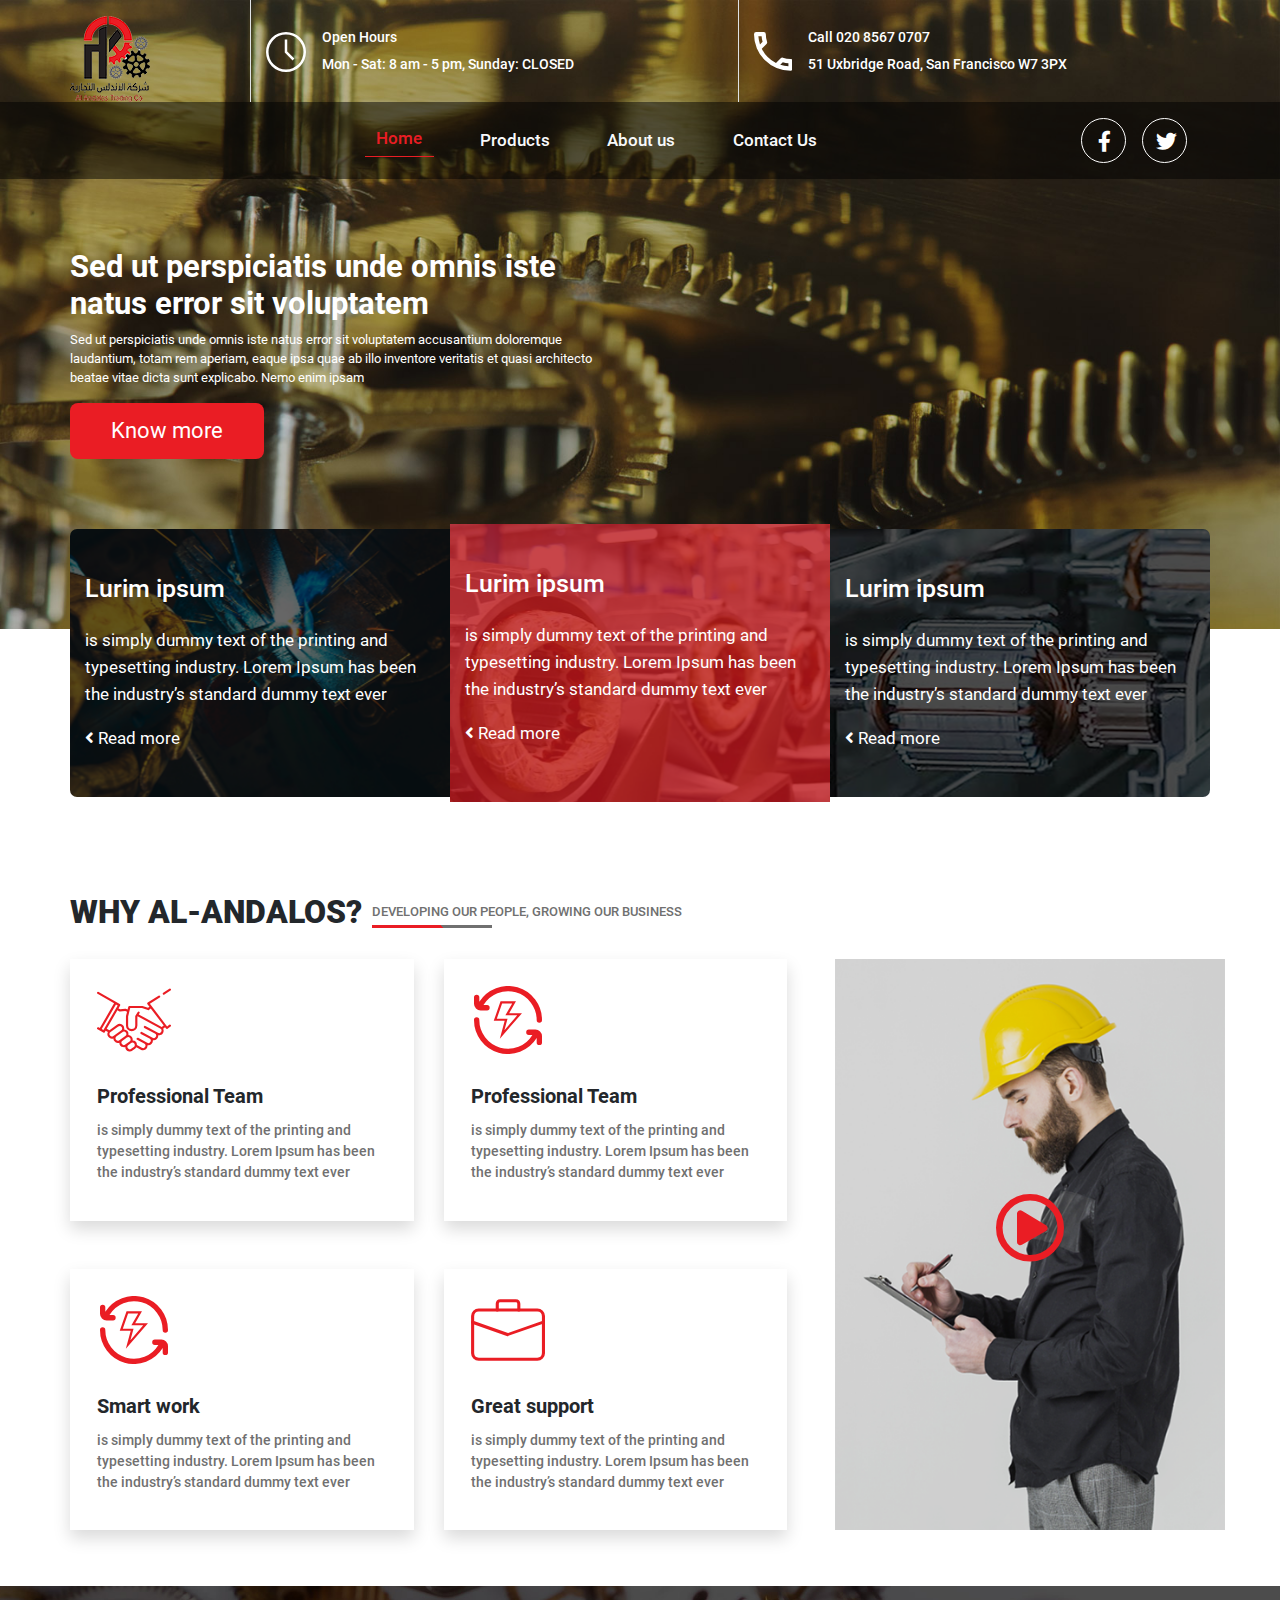
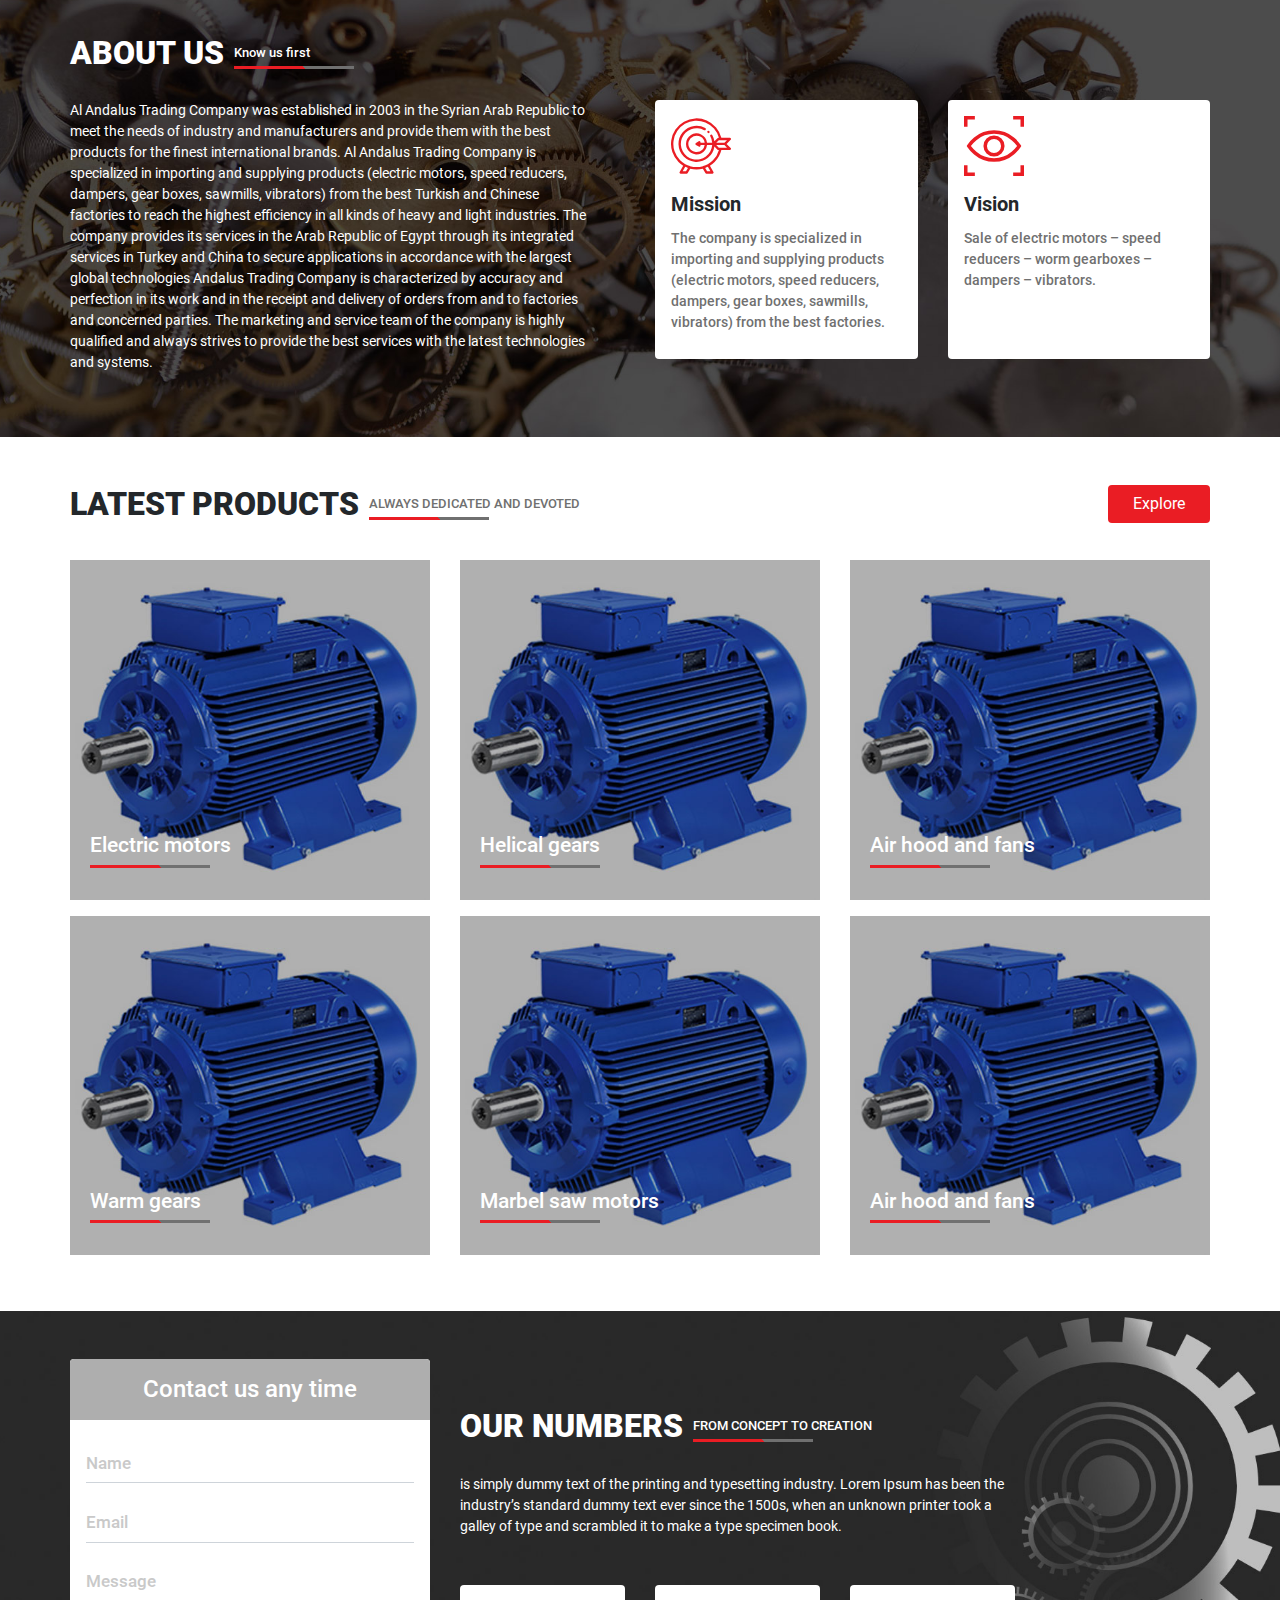
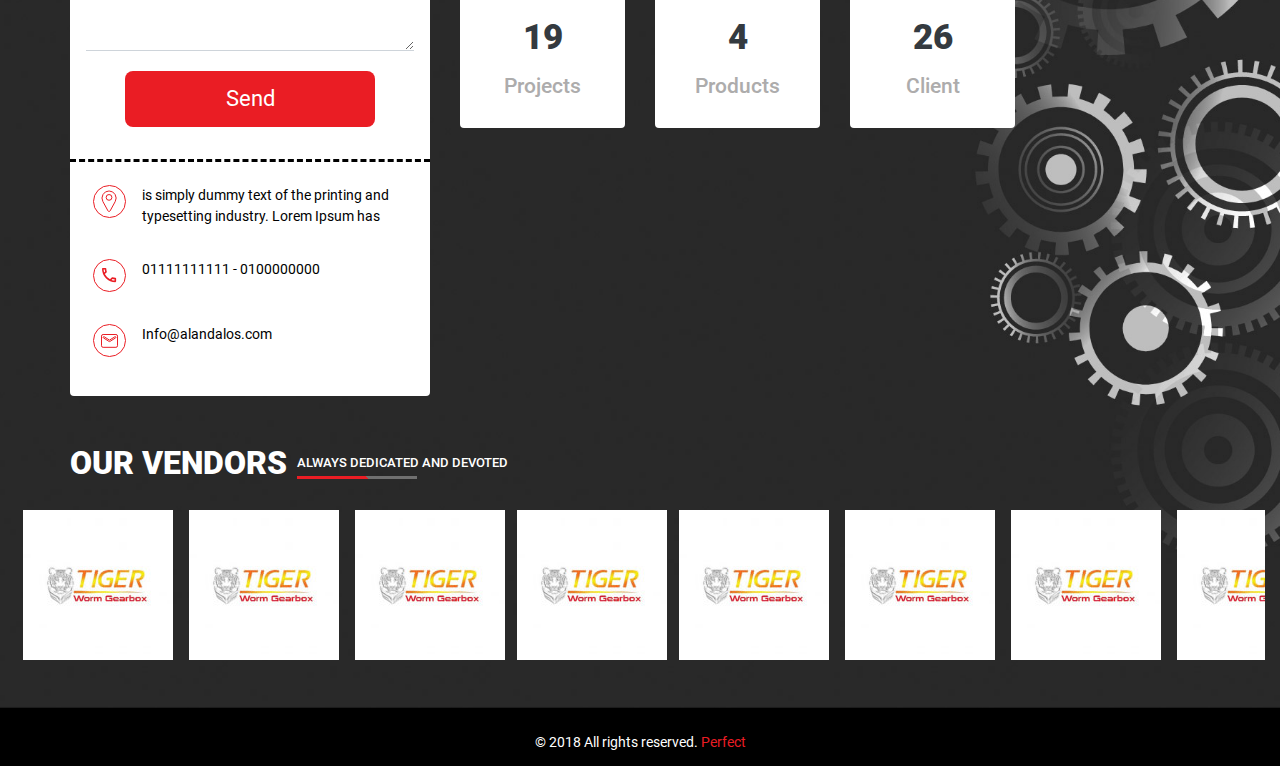
==== index.html @ e396921d "edits" ====
<!doctype html>
<html lang="en">

<head>
  <meta charset="utf-8">
  <title>Al andalos 2</title>
  <meta name="description" content="Al andalos 2" />
  <meta name="keywords" content="Al andalos 2" />
  <link rel="canonical" href="" />
  <meta name="revisit-after" content="1 month" />
  <meta name="distribution" content="Global" />
  <meta name="rating" content="Safe For Kids" />
  <meta name="robots" content="index,all" />
  <meta name="copyright" content="Al andalos 2" />
  <meta name="classification" content="Dryer Vent Cleaning" />

  <!-- FavIcons -->
  <link rel="apple-touch-icon" href="img/apple-touch-icon.png">
  <link rel="shortcut icon" href="img/fav.png" type="image/png" title="shortcut icon" />
  <link rel="stylesheet" type="text/css" href="print.css" media="print" />

  <!-- Open Graph -->
  <meta property="og:title" content="Al andalos 2" />
  <meta property="og:description" content="Al andalos 2" />
  <meta property="og:type" content="website" />
  <meta property="og:url" content="" />
  <meta property="og:image" content="img/printable-coupon.png" />
  <meta property="og:site_name" content="Al andalos 2">

  <!-- twitter card -->
  <meta name="twitter:card" content="summary_large_image">
  <meta name="twitter:site" content="">
  <meta name="twitter:title" content="Al andalos 2">
  <meta name="twitter:description" content="Al andalos 2">
  <meta name="twitter:image" content="img/printable-coupon.png">

  <!-- Schema -->
  <script type="application/ld+json">
    {
    "@context": "http://schema.org",
    "@type": "LocalBusiness",
    "name": "Al andalos 2",
    "image": "img/logo.png",
    "url": "",
    "telephone": "020 8567 0707",
    "email" : " ",
    "description": "Al andalos 2",
    "address": {
    "@type": "PostalAddress",
    "streetAddress": " ",
    "addressLocality": "  ",
    "addressRegion": "  ",
    "postalCode": " ",
    "addressCountry": " "
    },
    "aggregateRating": {
    "@type": "AggregateRating",
    "ratingValue": "4.7",
    "reviewCount": "33",
    "bestRating": "5",
    "worstRating": "3"
    },
    "priceRange" : "$"
    }
  </script>
  <meta name="viewport" content="width=device-width, initial-scale=1, shrink-to-fit=no">
  <!-- Bootstrap CSS -->
  <link rel="stylesheet" href="https://cdnjs.cloudflare.com/ajax/libs/twitter-bootstrap/4.5.2/css/bootstrap.min.css">
  <!-- <link rel="stylesheet" href="https://cdnjs.cloudflare.com/ajax/libs/font-awesome/5.15.0/css/all.min.css"> -->
  <link rel="stylesheet" href="css/style.css">
  <link rel="stylesheet" href="css/all.min.css">
  <link rel="stylesheet" href="css/newStyle.css">
</head>

<body>

  <header>
    <div class="container-fluid">
      <div class="container px-0">
        <div class="row justify-content-between">
          <div class="col-md-2 col-3 pt-3"><img src="img/logo.png" alt="Logo" class="img-fluid" />
          </div>
          <div class="col-md-5 col-6 info pt-4 border border-top-0 border-bottom-0 border-right-0 hours">
            <div class="float-left py-2 pr-lg-3 pr-2"><svg id="clock" xmlns="http://www.w3.org/2000/svg" width="40"
                height="40" viewBox="0 0 71 71">
                <path id="Path_115" data-name="Path 115"
                  d="M35.5,0A35.5,35.5,0,1,0,71,35.5,35.541,35.541,0,0,0,35.5,0Zm0,66.562A31.062,31.062,0,1,1,66.562,35.5,31.1,31.1,0,0,1,35.5,66.562Z"
                  fill="#fff" />
                <path id="Path_116" data-name="Path 116"
                  d="M212.232,83.118h-4.438v23.106l13.962,13.962,3.137-3.137-12.662-12.662Z"
                  transform="translate(-174.513 -69.805)" fill="#fff" />
              </svg>
            </div>
            <div class="float-left">Open Hours
              <br>Mon - Sat: 8 am - 5 pm, Sunday: CLOSED</div>
          </div>
          <div class="col-md-5 col-9 info pt-4 border border-top-0 border-bottom-0 border-right-0">
            <div class="float-left py-2 pr-lg-3 pr-2"><svg xmlns="http://www.w3.org/2000/svg" width="38.724"
                height="38.724" viewBox="0 0 58.724 58.724" class="mobile-svg">
                <path id="Path_13254" data-name="Path 13254"
                  d="M14.549,9.525a40.169,40.169,0,0,0,1.468,8.45L12.1,21.889A48.367,48.367,0,0,1,9.623,9.525h4.926M46.716,48.739A41.605,41.605,0,0,0,55.2,50.207v4.861a50.328,50.328,0,0,1-12.4-2.447l3.915-3.882M17.681,3H6.262A3.272,3.272,0,0,0,3,6.262,55.456,55.456,0,0,0,58.461,61.724a3.272,3.272,0,0,0,3.262-3.262V47.075a3.272,3.272,0,0,0-3.262-3.262,37.215,37.215,0,0,1-11.647-1.86A2.739,2.739,0,0,0,45.8,41.79a3.342,3.342,0,0,0-2.316.946l-7.177,7.177a49.421,49.421,0,0,1-21.5-21.5l7.177-7.177a3.274,3.274,0,0,0,.816-3.328,37.062,37.062,0,0,1-1.86-11.647A3.272,3.272,0,0,0,17.681,3Z"
                  transform="translate(-3 -3)" fill="#fff" />
              </svg>
            </div>
            <div class="float-left"><a href="tel:02085670707">Call 020 8567 0707</a><br>51 Uxbridge Road, San Francisco
              W7 3PX</div>
          </div>
        </div>
      </div>
    </div>
    <nav class="navbar navbar-expand-lg navbar-dark bg-color-opacity" id="mainNav">
      <div class="container py-2">
        <button class="navbar-toggler navbar-toggler-right" type="button" data-toggle="collapse"
          data-target="#navbarResponsive" aria-controls="navbarResponsive" aria-expanded="false"
          aria-label="Toggle navigation">
          <span class="navbar-toggler-icon"></span>
        </button>
        <div class="collapse navbar-collapse justify-content-center" id="navbarResponsive">
          <ul class="navbar-nav">
            <li class="nav-item">
              <a class="nav-link active" href="index.html">Home</a>
            </li>
            <li class="nav-item">
              <a class="nav-link" href="products.html">Products</a>
            </li>
            <li class="nav-item">
              <a class="nav-link" href="aboutUs.html">About us</a>
            </li>
            <li class="nav-item">
              <a class="nav-link" href="contactUs.html">Contact Us</a>
            </li>
          </ul>
        </div>
        <a href="#">
          <div class="social rounded-circle"><i class="fab socialFace fa-facebook-f"></i></div>
        </a>
        <a href="#">
          <div class="social rounded-circle"><i class="fab fa-twitter"></i></div>
        </a>
      </div>
    </nav>
    <div class="tophead">
      <div class="container px-sm-0">
        <div class="row justify-content-between">
          <div class="col-lg-6">
            <h1 class="title-main">Sed ut perspiciatis unde omnis iste natus error sit voluptatem <font
                style="font-size:0px">accusantium doloremque laudantium, totam rem aperiam, eaque ipsa quae ab illo
                inventore veritatis et quasi architecto beatae vitae dicta sunt explicabo. Nemo enim ipsam voluptatem
                quia voluptas sit aspernatur aut odit aut fugit, sed quia consequuntur magni dolores eos qui ratione
                voluptatem sequi nesciunt. Neque porro quisquam est, qui dolorem ipsum quia dolor sit amet, consectetur,
                adipisci velit, sed quia non numquam eius modi tempora incidunt ut labore et dolore magnam aliquam
                quaerat voluptatem. Ut enim ad minima veniam, quis nostrum exercitationem ullam corporis suscipit
                laboriosam, nisi ut aliquid ex ea commodi consequatur? </font>
            </h1>
            <p class="intro-text">Sed ut perspiciatis unde omnis iste natus error sit voluptatem accusantium doloremque
              laudantium, totam rem aperiam, eaque ipsa quae ab illo inventore veritatis et quasi architecto beatae
              vitae dicta sunt explicabo. Nemo enim ipsam <font style="font-size:0px">voluptatem quia voluptas sit
                aspernatur aut odit aut fugit, sed quia consequuntur magni dolores eos qui ratione voluptatem sequi
                nesciunt. Neque porro quisquam est, qui dolorem ipsum quia dolor sit amet, consectetur, adipisci velit,
                sed quia non numquam eius modi tempora incidunt ut labore et dolore magnam aliquam quaerat voluptatem.
                Ut enim ad minima veniam, quis nostrum exercitationem ullam corporis suscipit laboriosam, nisi ut
                aliquid ex ea commodi consequatur? Quis autem vel eum iure reprehenderit qui in ea voluptate velit esse
                quam nihil molestiae consequatur, vel illum qui dolorem eum fugiat quo voluptas nulla pariatur? At vero
                eos et accusamus et iusto odio dignissimos ducimus qui blanditiis praesentium voluptatum deleniti atque
              </font>
            </p>
            <a href="#" class="btn btn-color btn-lg mr-3">Know more</a>
          </div>

        </div>
      </div>
    </div>
  </header>
  <section class="module services">
    <div class="container-fluid">
      <div class="container">
        <div class="row">
          <div class="col-md-4 service-item bg-module-1">
            <h4>Lurim ipsum</h4>
            <p>is simply dummy text of the printing and typesetting industry. Lorem Ipsum has been the industry’s
              standard dummy text ever</p>
            <a href="#"><i class="fas fa-angle-left"></i> Read more</a>
          </div>
          <div class="col-md-4 service-item bg-module-2">
            <h4>Lurim ipsum</h4>
            <p>is simply dummy text of the printing and typesetting industry. Lorem Ipsum has been the industry’s
              standard dummy text ever</p>
            <a href="#"><i class="fas fa-angle-left"></i> Read more</a>
          </div>
          <div class="col-md-4 service-item bg-module-3">
            <h4>Lurim ipsum</h4>
            <p>is simply dummy text of the printing and typesetting industry. Lorem Ipsum has been the industry’s
              standard dummy text ever</p>
            <a href="#"><i class="fas fa-angle-left"></i> Read more</a>
          </div>
        </div>
      </div>
      <!-- end row -->
    </div><!-- end container -->
  </section>

  <div class="container px-sm-0">
    <div class="row pt-5 mt-5 mb-2">
      <div class="col-12">
        <h2 class="section-title">Why AL-Andalos?</h2> <span class="sup-title">DEVELOPING OUR PEOPLE, GROWING OUR
          BUSINESS</span>
      </div>
      <div class="col-lg-8 pr-lg-5">
        <div class="row row-cols-1 row-cols-md-2">
          <div class="col mb-5">
            <div class="card shadow h-100">
              <div class="card-body">
                <svg xmlns="http://www.w3.org/2000/svg" width="74" height="68" viewBox="0 0 115.757 98.376">
                  <g id="handshake" transform="translate(0 -38.439)">
                    <g id="Group_2157" data-name="Group 2157" transform="translate(0 43.445)">
                      <g id="Group_2156" data-name="Group 2156">
                        <path id="Path_13039" data-name="Path 13039"
                          d="M115.389,112.4a1.7,1.7,0,0,0-2.387-.276l-3.333,2.643L82.732,79.4l15.4-9.883a1.7,1.7,0,0,0-1.835-2.86L79.348,77.533a1.716,1.716,0,0,0-.434,2.459L82,84.042,79.8,85.721,71.1,82.844a1.734,1.734,0,0,0-.533-.086H50.629a1.7,1.7,0,0,0-1.648,1.287l-1.122,4.487L45.028,87.34a1.7,1.7,0,0,0-.857-.122l-7.876.922-2.676-1.554,2.546-4.409a1.716,1.716,0,0,0-.622-2.321L2.549,60.808a1.7,1.7,0,0,0-1.7,2.943L26.707,78.68,4.391,117.333l-1.842-1.064a1.7,1.7,0,1,0-1.7,2.943L9.828,124.4a1.716,1.716,0,0,0,2.321-.622l1.3-2.25,3.665,1.955a7.136,7.136,0,0,0,8.541,10.065,6.968,6.968,0,0,0,1.4,4.193,7.19,7.19,0,0,0,7.879,2.5,7.126,7.126,0,0,0,6,6.94,7.212,7.212,0,0,0,1.145.092,7.063,7.063,0,0,0,2.161-.338,7.136,7.136,0,0,0,6,6.932,7.214,7.214,0,0,0,1.145.092,7.081,7.081,0,0,0,4.168-1.356l3.964-2.868a7.108,7.108,0,0,0,2.049-2.3l6.973,3.8a7.135,7.135,0,0,0,10.506-7.061,7.128,7.128,0,0,0,8.382-7.813,7.136,7.136,0,0,0,8.391-7.809,7.038,7.038,0,0,0,1.285.119,7.164,7.164,0,0,0,2.025-.294,7.136,7.136,0,0,0,4.83-8.861,7.222,7.222,0,0,0-.5-1.259l2.98-2.115,1.574,2.067a1.716,1.716,0,0,0,2.407.3l4.69-3.719A1.7,1.7,0,0,0,115.389,112.4ZM10.056,120.6l-2.722-1.572L29.65,80.379l2.722,1.572Zm15.581,9.184a3.738,3.738,0,1,1-4.382-6.056l12.019-8.7a3.738,3.738,0,0,1,4.383,6.056Zm9.31,6.685a3.756,3.756,0,0,1-5.176-.779,3.864,3.864,0,0,1,.893-5.349l8.983-6.5a6.119,6.119,0,0,1,1-.6,3.715,3.715,0,0,1,4.412,1.172,3.772,3.772,0,0,1-.773,5.3Zm9.31,6.684a3.738,3.738,0,0,1-4.385-6.055l6.4-4.632.25-.181a3.72,3.72,0,0,1,5.155.752,3.772,3.772,0,0,1-.774,5.3Zm14.782,1.328a3.707,3.707,0,0,1-1.508,2.489l-3.964,2.868a3.738,3.738,0,0,1-4.382-6.056L52.9,141.1l.252-.182a3.759,3.759,0,0,1,5.155.752A3.707,3.707,0,0,1,59.04,144.484ZM100.4,123.313a3.773,3.773,0,0,1-5.071,1.493L75.689,114.1a1.7,1.7,0,0,0-1.626,2.984l16.46,8.972a3.738,3.738,0,1,1-3.578,6.564l-16.7-9.1a1.7,1.7,0,0,0-1.626,2.984l13.522,7.37a3.738,3.738,0,0,1-3.58,6.562L64.4,132.715a1.7,1.7,0,0,0-1.626,2.984L73.75,141.68a3.738,3.738,0,1,1-3.577,6.564l-7.7-4.2a7.157,7.157,0,0,0-6.782-7.244c.032-.151.061-.3.083-.457a7.156,7.156,0,0,0-6.709-8.17c.032-.151.061-.3.083-.457a7.156,7.156,0,0,0-6.709-8.17c.032-.151.061-.3.083-.457a7.136,7.136,0,0,0-11.244-6.81l-11.857,8.578-4.278-2.282,16.772-29.05,3.158,1.834a1.7,1.7,0,0,0,1.051.218l7.994-.936,2.9,1.223-1.669,6.675a1.71,1.71,0,0,0-.051.412v14.5a8.948,8.948,0,0,0,17.9,0V99.442l.309-.494,35.4,19.294A3.773,3.773,0,0,1,100.4,123.313Zm.811-7.634a7.268,7.268,0,0,0-.677-.421l-35.22-19.2,1.307-2.091a1.7,1.7,0,0,0-2.882-1.8l-3.678,5.885a1.7,1.7,0,0,0-.258.9v14.5a5.55,5.55,0,0,1-11.1,0V99.164l3.252-13.008H70.29l9.3,3.073a1.712,1.712,0,0,0,1.565-.264l2.9-2.22,20.325,26.685Z"
                          transform="translate(0 -60.58)" fill="#ea1d24" />
                      </g>
                    </g>
                    <g id="Group_2159" data-name="Group 2159" transform="translate(102.84 38.439)">
                      <g id="Group_2158" data-name="Group 2158">
                        <path id="Path_13040" data-name="Path 13040"
                          d="M467.517,39.221a1.7,1.7,0,0,0-2.347-.512l-9.519,6.109a1.7,1.7,0,1,0,1.835,2.86L467,41.569A1.7,1.7,0,0,0,467.517,39.221Z"
                          transform="translate(-454.869 -38.439)" fill="#ea1d24" />
                      </g>
                    </g>
                  </g>
                </svg>
                <h5 class="card-title">Professional Team</h5>
                <p class="card-text">is simply dummy text of the printing and typesetting industry. Lorem Ipsum has been
                  the industry’s standard dummy text ever </p>
              </div>
            </div>
          </div>
          <div class="col mb-5">
            <div class="card shadow h-100">
              <div class="card-body">
                <svg xmlns="http://www.w3.org/2000/svg" width="74" height="68" viewBox="0 0 93.017 93.017">
                  <path id="energy"
                    d="M0,24.344v-8.72a3.633,3.633,0,1,1,7.267,0v5.911a46.512,46.512,0,0,1,85.75,24.973,3.633,3.633,0,1,1-7.267,0,39.245,39.245,0,0,0-72.8-20.347H17.8a3.633,3.633,0,1,1,0,7.267H9.084A9.094,9.094,0,0,1,0,24.344ZM83.933,59.589h-8.9a3.633,3.633,0,0,0,0,7.267h4.856A39.129,39.129,0,0,1,7.267,46.509a3.633,3.633,0,1,0-7.267,0A46.408,46.408,0,0,0,85.75,71.2v6.014a3.633,3.633,0,0,0,7.267,0V68.673A9.094,9.094,0,0,0,83.933,59.589Z"
                    fill="#ea1d24" />
                  <g id="flash" transform="translate(27 21)">
                    <g id="Group_2160" data-name="Group 2160" transform="translate(0)">
                      <path id="Path_13041" data-name="Path 13041"
                        d="M101.52,16.187H83.969L93.3,0H72.2L62.879,26.632H77.861L71.22,51.223ZM67.075,23.655,74.311,2.978H88.146L78.816,19.165H95.009L77.491,39.42l4.257-15.765Z"
                        transform="translate(-62.879)" fill="#ea1d24" />
                    </g>
                  </g>
                </svg>

                <h5 class="card-title">Professional Team</h5>
                <p class="card-text">is simply dummy text of the printing and typesetting industry. Lorem Ipsum has been
                  the industry’s standard dummy text ever </p>
              </div>
            </div>
          </div>
          <div class="col mb-5">
            <div class="card shadow h-100">
              <div class="card-body">
                <svg xmlns="http://www.w3.org/2000/svg" width="74" height="68" viewBox="0 0 93.017 93.017">
                  <path id="energy"
                    d="M0,24.344v-8.72a3.633,3.633,0,1,1,7.267,0v5.911a46.512,46.512,0,0,1,85.75,24.973,3.633,3.633,0,1,1-7.267,0,39.245,39.245,0,0,0-72.8-20.347H17.8a3.633,3.633,0,1,1,0,7.267H9.084A9.094,9.094,0,0,1,0,24.344ZM83.933,59.589h-8.9a3.633,3.633,0,0,0,0,7.267h4.856A39.129,39.129,0,0,1,7.267,46.509a3.633,3.633,0,1,0-7.267,0A46.408,46.408,0,0,0,85.75,71.2v6.014a3.633,3.633,0,0,0,7.267,0V68.673A9.094,9.094,0,0,0,83.933,59.589Z"
                    fill="#ea1d24" />
                  <g id="flash" transform="translate(27 21)">
                    <g id="Group_2160" data-name="Group 2160" transform="translate(0)">
                      <path id="Path_13041" data-name="Path 13041"
                        d="M101.52,16.187H83.969L93.3,0H72.2L62.879,26.632H77.861L71.22,51.223ZM67.075,23.655,74.311,2.978H88.146L78.816,19.165H95.009L77.491,39.42l4.257-15.765Z"
                        transform="translate(-62.879)" fill="#ea1d24" />
                    </g>
                  </g>
                </svg>
                <h5 class="card-title">Smart work</h5>
                <p class="card-text">is simply dummy text of the printing and typesetting industry. Lorem Ipsum has been
                  the industry’s standard dummy text ever </p>
              </div>
            </div>
          </div>
          <div class="col mb-5">
            <div class="card shadow h-100">
              <div class="card-body">
                <svg xmlns="http://www.w3.org/2000/svg" width="74" height="68" viewBox="0 0 103.335 86.017">
                  <g id="suitcase_4_" data-name="suitcase (4)" transform="translate(0.027 -2)">
                    <g id="Group_2161" data-name="Group 2161" transform="translate(0.088 14.903)">
                      <path id="Path_13042" data-name="Path 13042"
                        d="M92.468,78.115H10.752A10.648,10.648,0,0,1,0,67.362V15.752A10.648,10.648,0,0,1,10.752,5H92.468a10.648,10.648,0,0,1,10.752,10.752v51.61A10.648,10.648,0,0,1,92.468,78.115ZM10.752,9.3A6.615,6.615,0,0,0,4.3,15.752v51.61a6.615,6.615,0,0,0,6.451,6.451H92.468a6.615,6.615,0,0,0,6.451-6.451V15.752A6.615,6.615,0,0,0,92.468,9.3Z"
                        transform="translate(0 -5)" fill="#ea1d24" />
                    </g>
                    <g id="Group_2162" data-name="Group 2162" transform="translate(34.495 2)">
                      <path id="Path_13043" data-name="Path 13043"
                        d="M40.256,19.2a2.032,2.032,0,0,1-2.15-2.15v-8.6a2.032,2.032,0,0,0-2.15-2.15h-21.5a2.032,2.032,0,0,0-2.15,2.15v8.6a2.032,2.032,0,0,1-2.15,2.15A2.032,2.032,0,0,1,8,17.053v-8.6A6.615,6.615,0,0,1,14.451,2h21.5a6.615,6.615,0,0,1,6.451,6.451v8.6A2.032,2.032,0,0,1,40.256,19.2Z"
                        transform="translate(-8 -2)" fill="#ea1d24" />
                    </g>
                    <g id="Group_2163" data-name="Group 2163" transform="translate(-0.027 31.945)">
                      <path id="Path_13044" data-name="Path 13044"
                        d="M51.7,30.628h-.86l-49.46-17.2a2.624,2.624,0,0,1-1.29-3.011A2.624,2.624,0,0,1,3.1,9.124l48.6,17.2,48.6-17.2a1.8,1.8,0,0,1,2.581,1.29,1.8,1.8,0,0,1-1.29,2.581L52.128,30.2c0,.43,0,.43-.43.43Z"
                        transform="translate(0.027 -8.962)" fill="#ea1d24" />
                    </g>
                  </g>
                </svg>
                <h5 class="card-title">Great support</h5>
                <p class="card-text">is simply dummy text of the printing and typesetting industry. Lorem Ipsum has been
                  the industry’s standard dummy text ever </p>
              </div>
            </div>
          </div>
        </div>
      </div>
      <div class="col-lg-4 bg-video text-center mb-5">
        <a class="lightbox" href="#video" aria-label="video"><i class="far fa-play-circle video-play"></i></a>
        <div class="lightbox-target" id="video"><iframe width="560" height="315" title="Video" class="printable"
            src="https://www.youtube.com/embed/pBHwr6Rjvjg"
            allow="accelerometer; encrypted-media; gyroscope; picture-in-picture" allowfullscreen></iframe>
          <a class="lightbox-close" href="#contact" aria-label="coupon"></a>
        </div>
      </div>
    </div>
  </div>
  <div class="container-fluid py-5 bg-img">
    <div class="container px-sm-0">
      <div class="row">
        <div class="col-12">
          <h2 class="section-title text-white">About Us</h2><span class="sup-title text-white">Know us first</span>
        </div>
        <div class="col-lg-6 pr-lg-5 text-white">
          <p>Al Andalus Trading Company was established in 2003 in the Syrian Arab Republic to meet the needs of
            industry and manufacturers and provide them with the best products for the finest international brands.
            Al Andalus Trading Company is specialized in importing and supplying products (electric motors, speed
            reducers, dampers, gear boxes, sawmills, vibrators) from the best Turkish and Chinese factories to reach the
            highest efficiency in all kinds of heavy and light industries.
            The company provides its services in the Arab Republic of Egypt through its integrated services in Turkey
            and China to secure applications in accordance with the largest global technologies
            Andalus Trading Company is characterized by accuracy and perfection in its work and in the receipt and
            delivery of orders from and to factories and concerned parties.
            The marketing and service team of the company is highly qualified and always strives to provide the best
            services with the latest technologies and systems.</p>
        </div>
        <div class="col-lg-6">
          <div class="row row-cols-1 row-cols-md-2">
            <div class="col mb-4">
              <div class="card rounded h-100">
                <div class="card-body p-3">
                  <svg xmlns="http://www.w3.org/2000/svg" width="60" height="60" viewBox="0 0 88.549 81.631">
                    <g id="XMLID_996_" transform="translate(0 -20)">
                      <g id="XMLID_41_" transform="translate(0 20)">
                        <path id="XMLID_4218_"
                          d="M310.352,129.152a1.73,1.73,0,1,0,2.446-2.446l-.023-.023a1.73,1.73,0,1,0-2.446,2.446Z"
                          transform="translate(-256.239 -107.813)" fill="#ea1d24" />
                        <path id="XMLID_4221_"
                          d="M82.015,57.7l6.028-6.028a1.73,1.73,0,0,0-1.223-2.952h-12.5a37.7,37.7,0,1,0-63.281,35.64,37.973,37.973,0,0,0,6.931,5.482l-5.21,9.205a1.73,1.73,0,0,0,1.5,2.581h8.907a1.73,1.73,0,0,0,1.505-.878l3.684-6.509a38.158,38.158,0,0,0,18.677,0l3.684,6.509a1.73,1.73,0,0,0,1.505.878h8.907a1.729,1.729,0,0,0,1.505-2.581l-5.21-9.205a37.981,37.981,0,0,0,6.931-5.482,37.575,37.575,0,0,0,9.961-17.679h12.5a1.73,1.73,0,0,0,1.223-2.952Zm-3.162-1.729H66.782l3.792-3.792h12.07Zm-56.686,42.2H17.234L21,91.522a37.184,37.184,0,0,0,3.975,1.691Zm36,0H53.239l-2.807-4.96a37.185,37.185,0,0,0,3.975-1.691Zm3.746-16.256a34.4,34.4,0,0,1-7.583,5.735c-.034.016-.068.032-.1.051s-.04.026-.06.038a33.8,33.8,0,0,1-6.631,2.777,1.712,1.712,0,0,0-.269.078,34.579,34.579,0,0,1-19.139,0,1.717,1.717,0,0,0-.269-.078,33.793,33.793,0,0,1-6.631-2.777c-.02-.013-.039-.026-.06-.038s-.067-.034-.1-.051a34.394,34.394,0,0,1-7.583-5.735A34.244,34.244,0,1,1,70.754,48.722h-.9a1.73,1.73,0,0,0-1.223.507l-4.59,4.59a26.646,26.646,0,0,0-3.015-8.982A1.73,1.73,0,1,0,58,46.509,22.966,22.966,0,0,1,60.8,55.973H53.17a15.57,15.57,0,1,0,0,3.459h7.618A23.152,23.152,0,1,1,48.9,37.4a1.73,1.73,0,0,0,1.672-3.028,26.826,26.826,0,0,0-16.425-3.069A26.635,26.635,0,1,0,64.051,61.593l4.584,4.584a1.73,1.73,0,0,0,1.223.507h.9A34.132,34.132,0,0,1,61.916,81.916ZM43.351,54.441a1.729,1.729,0,0,0-2.362-.633l-4.151,2.4a1.729,1.729,0,0,0,0,3l4.151,2.4a1.728,1.728,0,0,0,2.458-2.165h6.239a12.013,12.013,0,0,1-3.423,6.831h0a12.1,12.1,0,1,1,3.423-10.29H43.447A1.725,1.725,0,0,0,43.351,54.441Zm27.223,8.783-3.792-3.792h12.07l3.792,3.792Z"
                          transform="translate(0 -20)" fill="#ea1d24" />
                      </g>
                    </g>
                  </svg>

                  <h5 class="card-title pt-3">Mission</h5>
                  <p class="card-text">The company is specialized in importing and supplying products (electric motors,
                    speed reducers, dampers, gear boxes, sawmills, vibrators) from the best factories.</p>
                </div>
              </div>
            </div>
            <div class="col mb-4">
              <div class="card rounded h-100">
                <div class="card-body p-3">
                  <svg id="eye_3_" data-name="eye (3)" xmlns="http://www.w3.org/2000/svg" width="60" height="60"
                    viewBox="0 0 84.374 84.374">
                    <path id="Path_13198" data-name="Path 13198"
                      d="M99.019,144.486l.791-1.291-.791-1.292a47.544,47.544,0,0,0-9.5-10.5,42.837,42.837,0,0,0-56.1-.005,48,48,0,0,0-9.571,10.495l-.808,1.3.808,1.3a48,48,0,0,0,9.571,10.495,42.837,42.837,0,0,0,56.1-.005A47.522,47.522,0,0,0,99.019,144.486ZM86.226,151.3A37.881,37.881,0,0,1,36.7,151.29a46.647,46.647,0,0,1-7.743-8.1,46.65,46.65,0,0,1,7.743-8.1,37.881,37.881,0,0,1,49.526-.006,46.039,46.039,0,0,1,7.685,8.1A46.049,46.049,0,0,1,86.226,151.3Zm0,0"
                      transform="translate(-19.242 -101.008)" fill="#ea1d24" />
                    <path id="Path_13199" data-name="Path 13199"
                      d="M180.72,165.867a14.853,14.853,0,1,0,14.853,14.853A14.87,14.87,0,0,0,180.72,165.867Zm0,24.763a9.909,9.909,0,1,1,9.909-9.909A9.921,9.921,0,0,1,180.72,190.63Zm0,0"
                      transform="translate(-138.533 -138.533)" fill="#ea1d24" />
                    <path id="Path_13200" data-name="Path 13200" d="M4.944,4.944h10.32V0H0V15.079H4.944Zm0,0"
                      fill="#ea1d24" />
                    <path id="Path_13201" data-name="Path 13201" d="M419.375,0V4.944H429.7V15.079h4.944V0Zm0,0"
                      transform="translate(-350.265)" fill="#ea1d24" />
                    <path id="Path_13202" data-name="Path 13202" d="M4.944,420.5H0v15.079H15.264v-4.944H4.944Zm0,0"
                      transform="translate(0 -351.205)" fill="#ea1d24" />
                    <path id="Path_13203" data-name="Path 13203" d="M429.7,430.635h-10.32v4.944h15.264V420.5H429.7Zm0,0"
                      transform="translate(-350.265 -351.205)" fill="#ea1d24" />
                  </svg>

                  <h5 class="card-title pt-3">Vision</h5>
                  <p class="card-text">Sale of electric motors – speed reducers – worm gearboxes – dampers – vibrators.
                  </p>
                </div>
              </div>
            </div>
          </div>
        </div>

      </div>
    </div>
  </div>
  <div class="container my-5 px-sm-0">
    <div class="row">
      <div class="col-12">
        <div class="float-left">
          <h2 class="section-title">Latest products</h2> <span class="sup-title">ALWAYS DEDICATED AND DEVOTED</span>
        </div>
        <div class="float-right">
          <a href="#" class="btn btn-color px-4">Explore</a>
        </div>
      </div>

    </div>
    <div class="row">
      <div class="col-lg-4 col-sm-6 py-2 gal-item"><img src="img/img-1.jpg" alt=""><span class="gal-title">Electric
          motors</span></div>
      <div class="col-lg-4 col-sm-6 py-2 gal-item"><img src="img/img-1.jpg" alt=""><span class="gal-title">Helical
          gears</span></div>
      <div class="col-lg-4 col-sm-6 py-2 gal-item"><img src="img/img-1.jpg" alt=""><span class="gal-title">Air hood and
          fans</span></div>
      <div class="col-lg-4 col-sm-6 py-2 gal-item"><img src="img/img-1.jpg" alt=""><span class="gal-title">Warm
          gears</span></div>
      <div class="col-lg-4 col-sm-6 py-2 gal-item"><img src="img/img-1.jpg" alt=""><span class="gal-title">Marbel saw
          motors</span></div>
      <div class="col-lg-4 col-sm-6 py-2 gal-item"><img src="img/img-1.jpg" alt=""><span class="gal-title">Air hood and
          fans</span></div>
    </div>
  </div>
  <section class="contact mt-5" id="contact">
    <div class="container px-sm-0">
      <div class="row">
        <div class="col-lg-4 col-md-6 my-5">
          <div class="contact-us">
            <h4 class="p-3 form-title">Contact us any time</h4>
            <div class="form-group p-3">
              <form action="contact-form-handler.php" method="post" name="contactform">
                <input aria-label="name" name="name" type="text" id="your-name" class="form-control" placeholder="Name">
                <input aria-label="email" name="email" type="text" id="your-email" class="form-control"
                  placeholder="Email">
                <textarea aria-label="comment" name="special_request" cols="20" rows="3" id="your-comments"
                  class="form-control" placeholder="Message"></textarea>
                <div class="text-center"><button type="submit" class="btn btn-color btn-submit"
                    value="Submit">Send</button></div>
              </form>
            </div>
            <div class="contact-info">
              <div class="d-flex flex-row bd-highlight mb-3">
                <div class="p-2 bd-highlight">
                  <svg xmlns="http://www.w3.org/2000/svg" width="33" height="33" viewBox="0 0 33 33">
                    <g id="Group_2281" data-name="Group 2281" transform="translate(-154 -4901)">
                      <g id="pin" transform="translate(83.032 4907)">
                        <path id="Path_13249" data-name="Path 13249"
                          d="M93.07,3.506a6.949,6.949,0,0,0-5.9-3.5c-.1,0-.21,0-.315,0a6.949,6.949,0,0,0-5.9,3.5,7.129,7.129,0,0,0-.093,7.044l5.078,9.294.007.012a1.234,1.234,0,0,0,2.141,0l.007-.012,5.078-9.294a7.129,7.129,0,0,0-.093-7.044ZM87.008,9.278a2.88,2.88,0,1,1,2.88-2.88A2.883,2.883,0,0,1,87.008,9.278Z"
                          transform="translate(0 0)" fill="none" stroke="#ea1d24" stroke-width="1" />
                      </g>
                      <g id="Ellipse_46" data-name="Ellipse 46" transform="translate(154 4901)" fill="none"
                        stroke="#ea1d24" stroke-width="1">
                        <circle cx="16.5" cy="16.5" r="16.5" stroke="none" />
                        <circle cx="16.5" cy="16.5" r="16" fill="none" />
                      </g>
                    </g>
                  </svg></div>
                <div class="p-2 bd-highlight">is simply dummy text of the printing and typesetting industry. Lorem Ipsum
                  has
                </div>
              </div>

              <div class="d-flex flex-row bd-highlight mb-3">
                <div class="p-2 bd-highlight">
                  <svg xmlns="http://www.w3.org/2000/svg" width="33" height="33" viewBox="0 0 33 33">
                    <g id="Group_2283" data-name="Group 2283" transform="translate(-154 -4948)">
                      <path id="Path_13251" data-name="Path 13251"
                        d="M5.778,4.569A9.662,9.662,0,0,0,6.131,6.6l-.942.942a11.634,11.634,0,0,1-.6-2.974H5.778M13.515,14a10.007,10.007,0,0,0,2.04.353v1.169a12.105,12.105,0,0,1-2.982-.589L13.515,14M6.531,3H3.785A.787.787,0,0,0,3,3.785a13.339,13.339,0,0,0,13.34,13.34.787.787,0,0,0,.785-.785V13.6a.787.787,0,0,0-.785-.785,8.951,8.951,0,0,1-2.8-.447.659.659,0,0,0-.243-.039.8.8,0,0,0-.557.228l-1.726,1.726A11.887,11.887,0,0,1,5.841,9.113L7.567,7.386a.787.787,0,0,0,.2-.8,8.914,8.914,0,0,1-.447-2.8A.787.787,0,0,0,6.531,3Z"
                        transform="translate(160 4954)" fill="#ea1d24" />
                      <g id="Group_2282" data-name="Group 2282" transform="translate(0 47)">
                        <g id="Ellipse_46" data-name="Ellipse 46" transform="translate(154 4901)" fill="none"
                          stroke="#ea1d24" stroke-width="1">
                          <circle cx="16.5" cy="16.5" r="16.5" stroke="none" />
                          <circle cx="16.5" cy="16.5" r="16" fill="none" />
                        </g>
                      </g>
                    </g>
                  </svg>
                </div>
                <div class="p-2 bd-highlight">01111111111 - 0100000000</div>
              </div>

              <div class="d-flex flex-row bd-highlight mb-3">
                <div class="p-2 bd-highlight">
                  <svg xmlns="http://www.w3.org/2000/svg" width="33" height="33" viewBox="0 0 33 33">
                    <g id="Group_2284" data-name="Group 2284" transform="translate(-154 -4901)">
                      <g id="Ellipse_46" data-name="Ellipse 46" transform="translate(154 4901)" fill="none"
                        stroke="#ea1d24" stroke-width="1">
                        <circle cx="16.5" cy="16.5" r="16.5" stroke="none" />
                        <circle cx="16.5" cy="16.5" r="16" fill="none" />
                      </g>
                    </g>
                    <path id="Path_13253" data-name="Path 13253"
                      d="M16.425,4H3.6A1.6,1.6,0,0,0,2.008,5.6L2,15.22a1.608,1.608,0,0,0,1.6,1.6H16.425a1.608,1.608,0,0,0,1.6-1.6V5.6A1.608,1.608,0,0,0,16.425,4ZM16.1,7.406l-5.666,3.542a.81.81,0,0,1-.85,0L3.923,7.406a.68.68,0,1,1,.721-1.154L10.014,9.61l5.369-3.358A.68.68,0,1,1,16.1,7.406Z"
                      transform="translate(6.5 6.5)" fill="none" stroke="#ea1d24" stroke-width="1" />
                  </svg>

                </div>
                <div class="p-2 bd-highlight">Info@alandalos.com</div>
              </div>
            </div>
          </div>
        </div>
        <div class="col-lg-6 col-md-5 text-white py-5 my-5">
          <h2 class="section-title">OUR NUMBERS</h2> <span class="sup-title text-white">FROM CONCEPT TO CREATION</span>
          <p>is simply dummy text of the printing and typesetting industry. Lorem Ipsum has been the industry’s standard
            dummy text ever since the 1500s, when an unknown printer took a galley of type and scrambled it to make a
            type specimen book.</p>
          <div class="row row-cols-1 row-cols-lg-3 row-cols-md-2 mt-5">
            <div class="col mb-4">
              <div class="card rounded h-100">
                <div class="card-body p-3 text-center">
                  <h2 class="card-title pt-3 text-dark count">150</h2>
                  <p class="card-text">Projects</p>
                </div>
              </div>
            </div>
            <div class="col mb-4">
              <div class="card rounded h-100">
                <div class="card-body p-3 text-center">
                  <h2 class="card-title pt-3 text-dark count">30</h2>
                  <p class="card-text">Products</p>
                </div>
              </div>
            </div>
            <div class="col mb-4">
              <div class="card rounded h-100">
                <div class="card-body p-3 text-center">
                  <h2 class="card-title pt-3 text-dark count">200</h2>
                  <p class="card-text">Client</p>
                </div>
              </div>
            </div>
          </div>
        </div>
      </div>

    </div>
    <div class="container px-sm-0">
      <div class="row">
        <div class="col-12">
          <h2 class="section-title">OUR VENDORS</h2> <span class="sup-title text-white">ALWAYS DEDICATED AND DEVOTED
          </span>
        </div>
      </div>
    </div>
    <div class="container-fluid">
      <div class="row">
        <div class="col-12">
          <div class="marquee mb-5">
            <img src="img/TIGER.jpg" alt="" class="img-fluid mx-2" /><img src="img/TIGER.jpg" alt=""
              class="img-fluid mx-2" /><img src="img/TIGER.jpg" alt=" " class="img-fluid mx-2" /><img
              src="img/TIGER.jpg" alt=" " class="img-fluid mx-1" /><img src="img/TIGER.jpg" alt=" "
              class="img-fluid mx-2" /><img src="img/TIGER.jpg" alt=" " class="img-fluid mx-2" /><img
              src="img/TIGER.jpg" alt=" " class="img-fluid mx-2" /><img src="img/TIGER.jpg" alt=" "
              class="img-fluid mx-2" /><img src="img/TIGER.jpg" alt=" " class="img-fluid mx-2" /><img
              src="img/TIGER.jpg" alt=" " class="img-fluid mx-2" /><img src="img/TIGER.jpg" alt=" "
              class="img-fluid mx-2" /></div>
        </div>
      </div>
    </div>
  </section>

  <footer class="footer">
    <div class="container">
      <div class="row">
        <div class="col-12 text-center"> © 2018 All rights reserved. <a href="#">Perfect</a> </div>
      </div>
    </div>
  </footer>
  <!-- Optional JavaScript -->
  <script src="https://cdnjs.cloudflare.com/ajax/libs/jquery/3.5.1/jquery.min.js"></script>
  <script src="https://cdnjs.cloudflare.com/ajax/libs/popper.js/1.16.1/umd/popper.min.js"></script>
  <script src="https://cdnjs.cloudflare.com/ajax/libs/twitter-bootstrap/4.5.2/js/bootstrap.min.js"></script>
  <script>
    $('.count').each(function () {
      $(this).prop('Counter', 0).animate({
        Counter: $(this).text()
      }, {
        duration: 4000,
        easing: 'swing',
        step: function (now) {
          $(this).text(Math.ceil(now));
        }
      });
    });
  </script>
</body>

</html>
---- css/style.css ----
html{scroll-behavior:smooth;}
body{font-family:'Roboto',sans-serif !important;font-size:14px;font-weight:400;color:#23272B;}
/* roboto-regular - latin */
@font-face {
  font-family: 'Roboto';
  font-style: normal;
  font-weight: 400;
  src: url('../fonts/roboto-v20-latin-regular.eot'); /* IE9 Compat Modes */
  src: local('Roboto'), local('Roboto-Regular'),
       url('../fonts/roboto-v20-latin-regular.eot?#iefix') format('embedded-opentype'), /* IE6-IE8 */
       url('../fonts/roboto-v20-latin-regular.woff2') format('woff2'), /* Super Modern Browsers */
       url('../fonts/roboto-v20-latin-regular.woff') format('woff'), /* Modern Browsers */
       url('../fonts/roboto-v20-latin-regular.ttf') format('truetype'), /* Safari, Android, iOS */
       url('../fonts/roboto-v20-latin-regular.svg#Roboto') format('svg'); /* Legacy iOS */
}
/* roboto-500 - latin */
@font-face {
  font-family: 'Roboto';
  font-style: normal;
  font-weight: 500;
  src: url('../fonts/roboto-v20-latin-500.eot'); /* IE9 Compat Modes */
  src: local('Roboto Medium'), local('Roboto-Medium'),
       url('../fonts/roboto-v20-latin-500.eot?#iefix') format('embedded-opentype'), /* IE6-IE8 */
       url('../fonts/roboto-v20-latin-500.woff2') format('woff2'), /* Super Modern Browsers */
       url('../fonts/roboto-v20-latin-500.woff') format('woff'), /* Modern Browsers */
       url('../fonts/roboto-v20-latin-500.ttf') format('truetype'), /* Safari, Android, iOS */
       url('../fonts/roboto-v20-latin-500.svg#Roboto') format('svg'); /* Legacy iOS */
}
/* roboto-700 - latin */
@font-face {
  font-family: 'Roboto';
  font-style: normal;
  font-weight: 700;
  src: url('../fonts/roboto-v20-latin-700.eot'); /* IE9 Compat Modes */
  src: local('Roboto Bold'), local('Roboto-Bold'),
       url('../fonts/roboto-v20-latin-700.eot?#iefix') format('embedded-opentype'), /* IE6-IE8 */
       url('../fonts/roboto-v20-latin-700.woff2') format('woff2'), /* Super Modern Browsers */
       url('../fonts/roboto-v20-latin-700.woff') format('woff'), /* Modern Browsers */
       url('../fonts/roboto-v20-latin-700.ttf') format('truetype'), /* Safari, Android, iOS */
       url('../fonts/roboto-v20-latin-700.svg#Roboto') format('svg'); /* Legacy iOS */
}
/* roboto-900 - latin */
@font-face {
  font-family: 'Roboto';
  font-style: normal;
  font-weight: 900;
  src: url('../fonts/roboto-v20-latin-900.eot'); /* IE9 Compat Modes */
  src: local('Roboto Black'), local('Roboto-Black'),
       url('../fonts/roboto-v20-latin-900.eot?#iefix') format('embedded-opentype'), /* IE6-IE8 */
       url('../fonts/roboto-v20-latin-900.woff2') format('woff2'), /* Super Modern Browsers */
       url('../fonts/roboto-v20-latin-900.woff') format('woff'), /* Modern Browsers */
       url('../fonts/roboto-v20-latin-900.ttf') format('truetype'), /* Safari, Android, iOS */
       url('../fonts/roboto-v20-latin-900.svg#Roboto') format('svg'); /* Legacy iOS */
}
.info {color:#ffffff;text-decoration:none;font-size:.9rem;font-weight:500;line-height:27px;}
.social{font-size:1.3rem;padding:8px 13px 8px 13px;margin:8px; border: #ffffff 1px solid;width:45px;height:45px;}
.social:hover{color:#EA1D24;}
.navbar-expand-lg>.container{padding-left:15px;padding-left:15px;}
li.nav-item{padding:5px 0px 5px 35px;margin:0px;font-size:1.1em;font-weight:500;}
.navbar{padding:0px;margin-bottom:-50px;-webkit-transition:all 0.4s ease;-moz-transition:all 0.4s ease-in-out;transition:all 0.4s ease}
.nav-link{font-size:1.1em;}
.navbar-dark .navbar-nav .nav-link{color:#f8f9fa;padding:.4rem .7rem;}
.navbar-dark .navbar-nav .nav-link:hover{color:#EA1D24;border-bottom:0.1rem solid #EA1D24;padding:.3rem .7rem;}
/*header*/
header{
  width: 100%;
  height: auto;
  background: url('../img/banner.jpg') no-repeat top center;
  background-size: cover;
  color: #ffffff;
  overflow: hidden}
header .tophead{padding-top:120px;padding-bottom:170px}
header .title-main{font-size:2.4vw;font-weight:700;color:#ffffff}
header .mainText{font-size: 3.4vw;}
header .intro-text{font-size:.9em}
.btn-lg{font-size:1.4rem;border-radius:8px;padding:10px 40px 10px 40px;}
.btn-color{background:#EA1D24;color:#ffffff}
.btn-color:hover{background-color: white;color: #EA1D24;border: 1px solid #EA1D24;}
.bg-img{background:url('../img/bg-img.jpg') no-repeat center center;background-size: cover;}
.bg-color-opacity{background:rgba(0,0,0,0.5)}
/*why us*/
.module{padding:0px 0px 0px 0px;margin-top:-100px;}
.services .service-item{padding-top:45px;padding-bottom:45px;line-height:1.6;font-size:17px;position:relative;color:#fff;transition:all 0.4s linear}
.service-item:hover{cursor:pointer}
.services .service-item h4{font-size:25px;color:#fff;padding-bottom:15px;white-space:nowrap}
.section-title{display:inline-block;position:relative;font-size:32px;padding-bottom:20px;font-weight:700;text-transform:uppercase;font-weight:900;}
.sup-title{color:#707070;display:inline-block;font-size:.9em;position:absolute;padding:10px 10px 0px 10px;font-weight:500}
.sup-title:after{background:-webkit-linear-gradient(left,#EA1D24 58%,#707070 38%);  background:linear-gradient(45deg,#EA1D24 58%,#707070 38%);width:120px;height:3px;margin-top:3px;content:'';display:block}
.bg-module-1{background:url('../img/bg-modules-1.png') no-repeat center center;border-top-left-radius:7px;border-bottom-left-radius:7px;}
.bg-module-2{background:url('../img/bg-modules-2.png') no-repeat center center;margin-top:-5px;margin-bottom:-5px;}
.bg-module-3{background:url('../img/bg-modules-3.png') no-repeat center center;border-top-right-radius:7px;border-bottom-right-radius:7px;}
/*video*/
.bg-video{background-image:url('../img/bg-video.png');background-size:cover;background-position:center;padding:20% 0 20% 0}
.lightbox-target iframe{margin:auto;position:absolute;top:0;left:0;right:0;bottom:0;box-shadow:0 0 8px rgba(0,0,0,0.7);box-sizing:border-box;transition:.5s ease-in-out}
.lightbox-target:target iframe{max-height:100%;max-width:100%}
.video-play{font-size:5em;color:#EA1D24}
/*cards*/
.card{border-radius: 0;border: 0;}
.card-body{padding: 1.7rem;margin-bottom:15px;margin-bottom:10px;}
.card-title{padding-top:30px;font-weight: 700;}
.card-text{color:#707070;font-size:14px;font-weight: 500;}
/*gallery*/
.gal-item{position: relative;}
.gal-item img{background:rgba(204, 157, 157, 0.5);object-fit: cover;overflow:hidden;min-width:200px;max-width:506px;width:100%;cursor: pointer;}
.gal-item:hover img{opacity:0.9;background:#EA1D24;}
.gal-item:hover .gal-title{transition:2s;background:rgba(0,0,0,0.5);}
.gal-title{color:#ffffff;font-size:1.5em;position:absolute;padding:10px 10px 0px 10px;left:25px;bottom:40px;font-weight:500}
.gal-title:after{background:-webkit-linear-gradient(left,#EA1D24 58%,#707070 38%);  background:linear-gradient(45deg,#EA1D24 58%,#707070 38%);width:120px;height:3px;margin-top:3px;content:'';display:block}
/*coupon*/
.lightbox-target{position:fixed;top:0;left:0;width:100%;background:rgba(0,0,0,0.7);opacity:0;-webkit-transition:opacity .5s ease-in-out;-moz-transition:opacity .5s ease-in-out;-o-transition:opacity .5s ease-in-out;transition:opacity .5s ease-in-out;overflow:hidden;z-index:2}
a.lightbox-close{width:100%;height:100%;position:absolute;transition:.5s ease-in-out;opacity:0;top:0;left:0}
.lightbox-target:target{opacity:1;top:0;bottom:0}
.printable{position:relative;z-index:1}
/*contact*/
.form-control{font-weight: 500;font-size: 1.2em; color:#C9C9C9;margin-bottom:20px;border-radius:0px;border-top:0;border-left:0;border-right:0;padding-left:0;}
.form-title{background-color:#AEAEAE;color:#ffffff;text-align: center;border-top-left-radius:4px;border-top-right-radius:4px;}
.contact-us{background: #ffffff;border-radius:4px;}
.btn-submit{width:250px;font-size:1.4rem;border-radius:8px;padding:10px 40px 10px 40px;}
.contact{background:url('../img/bg-contact.jpg') no-repeat center center;background-size:cover;position:relative;color:#fff;background-color:#2c2a2a}
.contact-info{margin-top:15px;border-top:#000000 3px dashed;color:#000000;padding:15px;}
.contact .card-text{font-size:1.5em;color:#ADACAC}
.contact .card-title{font-weight:900;font-size:2.5em;}
.form-control:focus{border:0;box-shadow:none}
.form-control::placeholder{color:#C9C9C9;}
/*marquee*/
.marquee{width:100%;margin:0 auto;overflow:hidden;white-space:nowrap;box-sizing:border-box;animation:marquee 50s linear infinite;color:#fff}
.marquee:hover{animation-play-state:paused}
/* Make it move */
@keyframes marquee{0%{text-indent:27.5em}
100%{text-indent:-105em}
}
/*footer*/
.footer{padding:20px 0 10px 0;line-height:28px;background-color:#000000;color:#fff}
footer a{color:#EA1D24}
a{color:inherit}
a:hover{color:inherit;text-decoration: none;}
a:active{color:#EA1D24;text-decoration: none;}

@media (max-width:1199.98px){
.contact{overflow:hidden}
}
@media (max-width:991.98px){header .tophead{padding-top:125px;padding-bottom:125px}
header .title-main{font-size:4.1vw}
.btn-lg{font-size:1.2rem;letter-spacing:1px}
.navbar-dark .navbar-nav .nav-link:hover{color:#EA1D24;border-bottom:0;padding:.4rem .7rem;}
.info {font-size:.7rem;font-weight:500}
.bg-module-2{margin-top:0px;margin-bottom:0px;}
.bg-video{padding:70% 0 70% 0}
}
@media (max-width:767.98px){header .title-main{font-size:4.5vw}
.hours{display:none}
.info {font-size:.8rem;font-weight:500}
.section-title{display:block;font-size:28px;padding-bottom:0px;text-transform:uppercase;font-weight:900;position:static;}
.sup-title{display:block;color:#707070;font-size:.7em;margin-bottom:20px;padding:0px;font-weight:500;position: static;}
.sup-title:after{background:-webkit-linear-gradient(left,#EA1D24 58%,#707070 38%);  background:linear-gradient(45deg,#EA1D24 58%,#707070 38%);width:120px;height:3px;margin-top:3px;content:'';display:block}
}
@media (max-width:575.98px){header .title-main{font-size:6.8vw;white-space:normal}
.btn-lg{min-width:190px}
.section-title{font-size:20px}
}
@media (max-width:475.98px){header .tophead{padding-top:120px}
body{font-size:14px;font-weight:400}
}
@media (max-width:435.98px){
.info {font-size:.7rem;font-weight:500;line-height:18px;}
.mobile-svg{width:25px;height:25px;}
}
@media (max-width:379.98px){
.info {font-size:.6rem;font-weight:500;ine-height:12px;}
.mobile-svg{width:20px;height:20px;}
}
/* Hover.css Copyright Ian Lunn 2017. Generated with Sass.*/ /* Bounce To Right */ 
.hvr-bounce-to-right{display:inline-block;vertical-align:middle;-webkit-transform:perspective(1px) translateZ(0);transform:perspective(1px) translateZ(0);box-shadow:0 0 1px rgba(0,0,0,0);position:relative;-webkit-transition-property:color;transition-property:color;-webkit-transition-duration:0.5s;transition-duration:0.5s}
.hvr-bounce-to-right:before{border-radius:10px;content:"";position:absolute;z-index:-1;top:0;left:0;right:0;bottom:0;background:#2c2a2a;-webkit-transform:scaleX(0);transform:scaleX(0);-webkit-transform-origin:0 50%;transform-origin:0 50%;-webkit-transition-property:transform;transition-property:transform;-webkit-transition-duration:0.5s;transition-duration:0.5s;-webkit-transition-timing-function:ease-out;transition-timing-function:ease-out}
.hvr-bounce-to-right:hover,.hvr-bounce-to-right:focus,.hvr-bounce-to-right:active{color:white}
.hvr-bounce-to-right:hover:before,.hvr-bounce-to-right:focus:before,.hvr-bounce-to-right:active:before{-webkit-transform:scaleX(1);transform:scaleX(1);-webkit-transition-timing-function:cubic-bezier(0.52,1.64,0.37,0.66);transition-timing-function:cubic-bezier(0.52,1.64,0.37,0.66)}
/*! * animate.css - https://animate.style/ * Version - 4.0.0 * Licensed under the MIT license - http://opensource.org/licenses/MIT * * Copyright (c) 2020 Animate.css */
:root{--animate-duration:1s;--animate-delay:1s;--animate-repeat:1}


/*!
 * Font Awesome Free 5.9.0 by @fontawesome - https://fontawesome.com
 * License - https://fontawesome.com/license/free (Icons: CC BY 4.0, Fonts: SIL OFL 1.1, Code: MIT License)
 */
 .fab,.far,.fas{-moz-osx-font-smoothing:grayscale;-webkit-font-smoothing:antialiased;display:inline-block;font-style:normal;font-variant:normal;text-rendering:auto;line-height:1}.fa-facebook-f:before{content:"\f39e"}.fa-twitter:before{content:"\f099"}@font-face{font-family:"Font Awesome 5 Brands";font-style:normal;font-weight:normal;font-display:swap;src:url(../webfonts/fa-brands-400.eot);src:url(../webfonts/fa-brands-400.eot?#iefix) format("embedded-opentype"),url(../webfonts/fa-brands-400.woff2) format("woff2"),url(../webfonts/fa-brands-400.woff) format("woff"),url(../webfonts/fa-brands-400.ttf) format("truetype"),url(../webfonts/fa-brands-400.svg#fontawesome) format("svg")}.fab{font-family:"Font Awesome 5 Brands"}@font-face{font-family:"Font Awesome 5 Free";font-style:normal;font-weight:400;font-display:swap;src:url(../webfonts/fa-regular-400.eot);src:url(../webfonts/fa-regular-400.eot?#iefix) format("embedded-opentype"),url(../webfonts/fa-regular-400.woff2) format("woff2"),url(../webfonts/fa-regular-400.woff) format("woff"),url(../webfonts/fa-regular-400.ttf) format("truetype"),url(../webfonts/fa-regular-400.svg#fontawesome) format("svg")}.far{font-weight:400}@font-face{font-family:"Font Awesome 5 Free";font-style:normal;font-weight:900;font-display:swap;src:url(../webfonts/fa-solid-900.eot);src:url(../webfonts/fa-solid-900.eot?#iefix) format("embedded-opentype"),url(../webfonts/fa-solid-900.woff2) format("woff2"),url(../webfonts/fa-solid-900.woff) format("woff"),url(../webfonts/fa-solid-900.ttf) format("truetype"),url(../webfonts/fa-solid-900.svg#fontawesome) format("svg")}.far,.fas{font-family:"Font Awesome 5 Free"}.fas{font-weight:900}
 .shadow:hover{
  box-shadow: 0 .5rem 1rem rgba(129, 124, 124, 0.15)!important;
 }
---- css/newStyle.css ----
header .topNew {
    padding-top: 120px;
    padding-bottom: 78px;
}
/* header .container-fluid,header .tophead{
    background: rgb(76 78 78 / 50%);
} */
.navbar-dark .navbar-nav .nav-link:hover ,.navbar-dark .navbar-nav .nav-link.active {
    color: #EA1D24;
    border-bottom: 0.1rem solid #EA1D24;
    padding: .3rem .7rem;
}
.textN{
    font-size: 20px;
}
.newSection{
    width: 100%;
    height: auto;
    background: url(../img/img.svg) no-repeat top center;
    background-size: cover;
    color: #ffffff;
    overflow: hidden;
}
.newContainer{
    background: rgb(255 255 255 / 0.9);
}
.needs{
    height: auto;
    background: url(../img/Capture.PNG) no-repeat top center;
    background-size: cover;
    min-height: 17rem;
    color: #ffffff;
    overflow: hidden;
}
.contactSection{
    width: 100%;
    height: auto;
    background: url(../img/contactUs.svg) no-repeat top center;
    background-size: cover;
    color: white;
    border-radius: 5px;
    overflow: hidden;
}
.sectionOverlay{
    background: rgb(27 26 26 / 90%);
}
.formC input,.formC textarea{
    background: unset;
    color: white;
    border: 1px solid;
    padding-left: 1rem;
}
.formC input:focus{
    background: unset;
    border: 1px solid;
    border-color: white;
    color: white;
}
.btnSubmit{
    background-color: #FFFFFF;
    color: #EA1D24;
    font-weight: 500;
}
.btnSubmit:hover{
    opacity: 0.8;
}
.newCard{
    box-shadow:0 2px 20px 0 rgba(175,145,100,0.2);
    border-radius: 5px;
}
.newCard .media img{
    width: 65px;
    height: 65px;
    object-fit: cover;
}
.newCard .media{
    padding-top: 0.5rem;
}
@media screen and (min-width:1024px){
    .newCard{
        margin-left: -6rem;
        margin-top: 3rem;
    }
}
.socialIcons a i{
    border: 1px solid;
    padding: 0.5rem 0.6rem;
    width: 50px;
    margin-top: 0.2rem;
    height: auto;
    border-color: #CDB34F;
    margin-right: 2rem;
    border-radius: 50%;
    color: #CDB34F;
}
.socialIcons a i:hover{
    color: #EA1D24;
}
@media screen and (max-width:500px){
    .socialIcons a i{
        margin-right: 0.2rem;
    }
}
.socialFace{
    padding-left: 0.18rem;
}
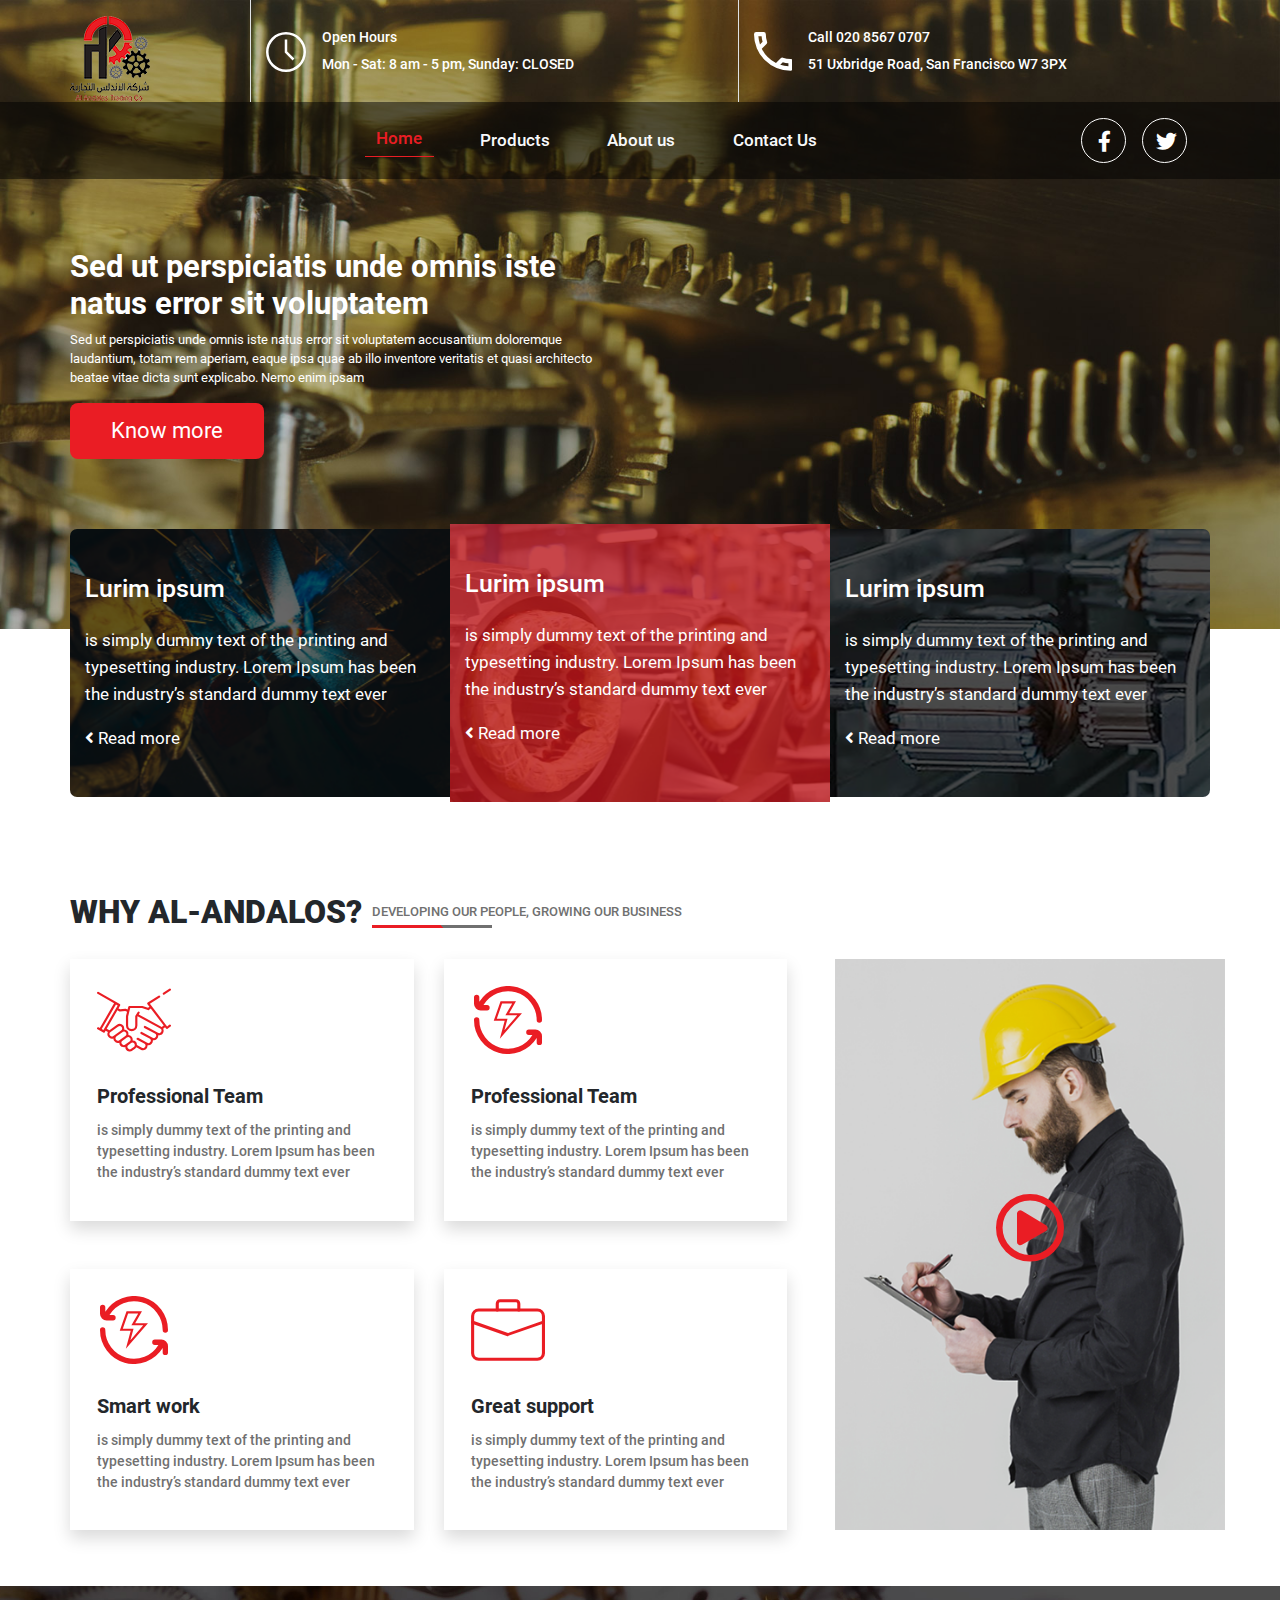
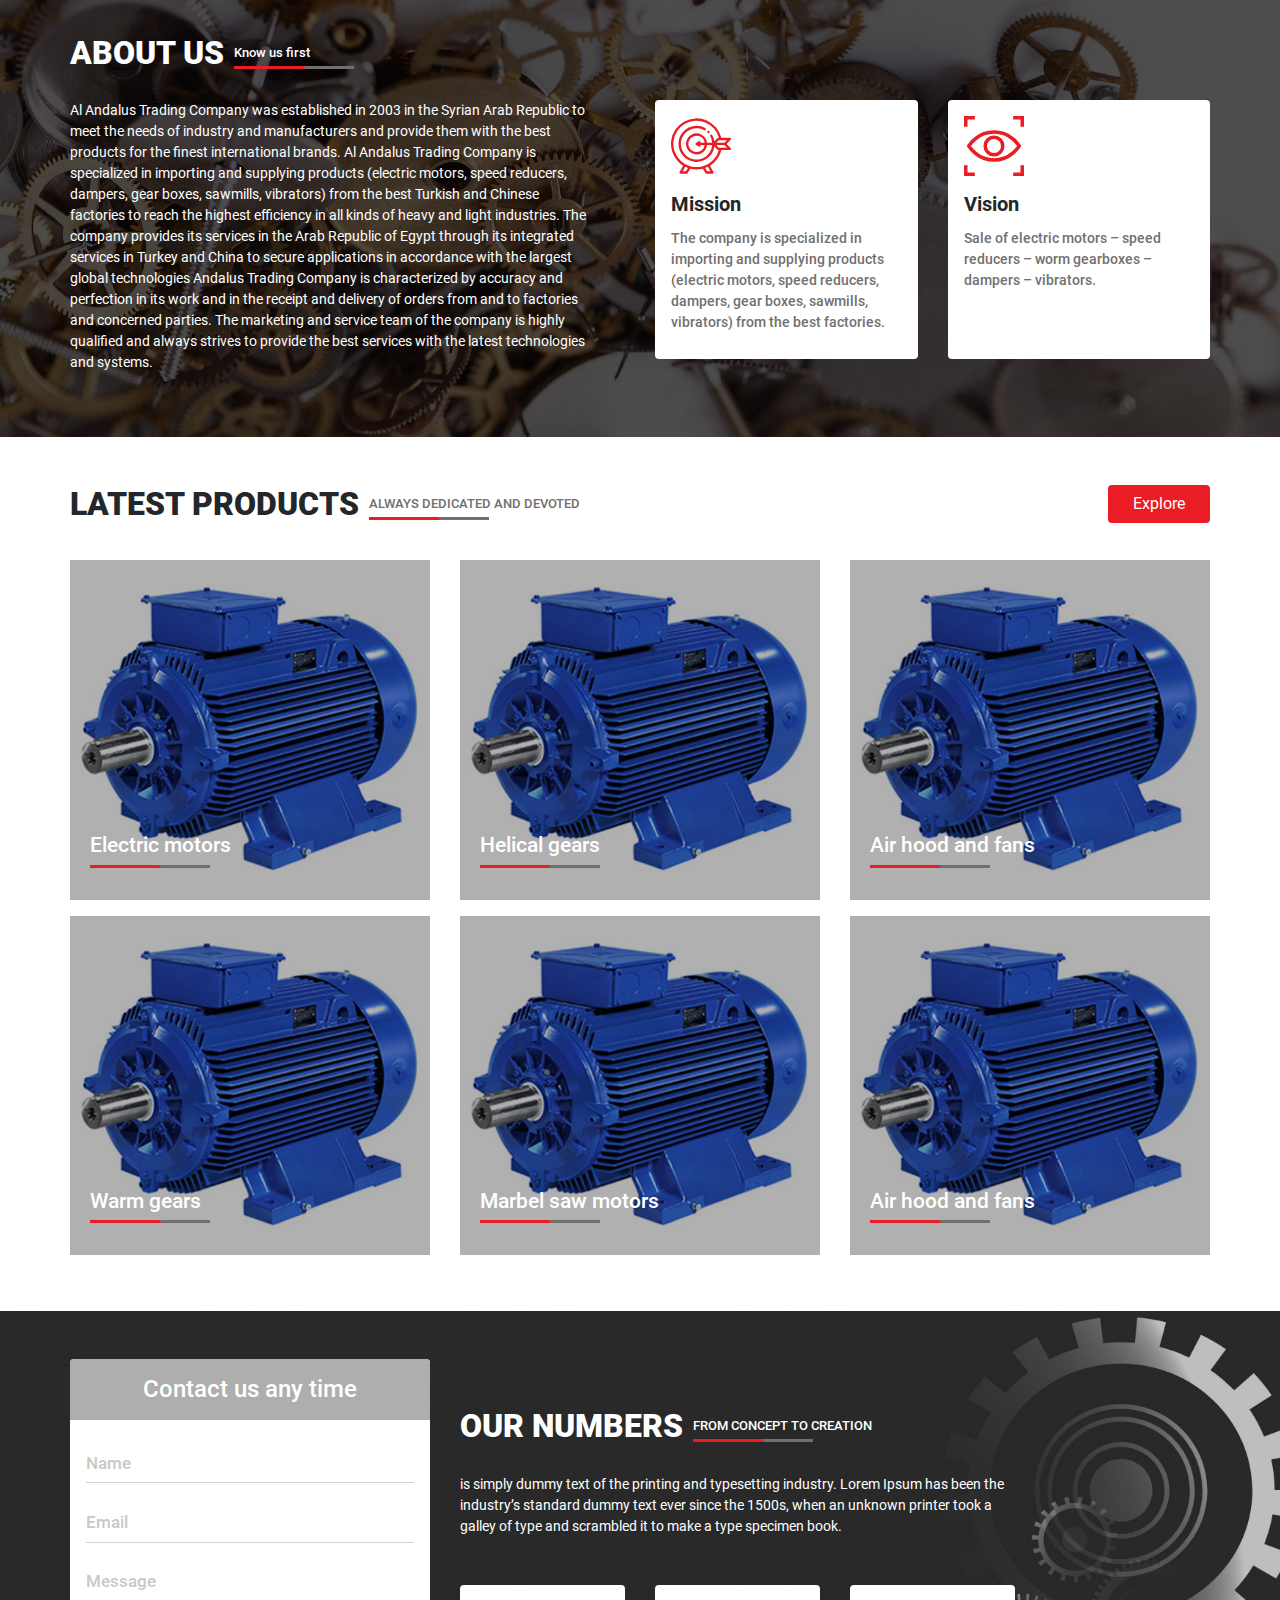
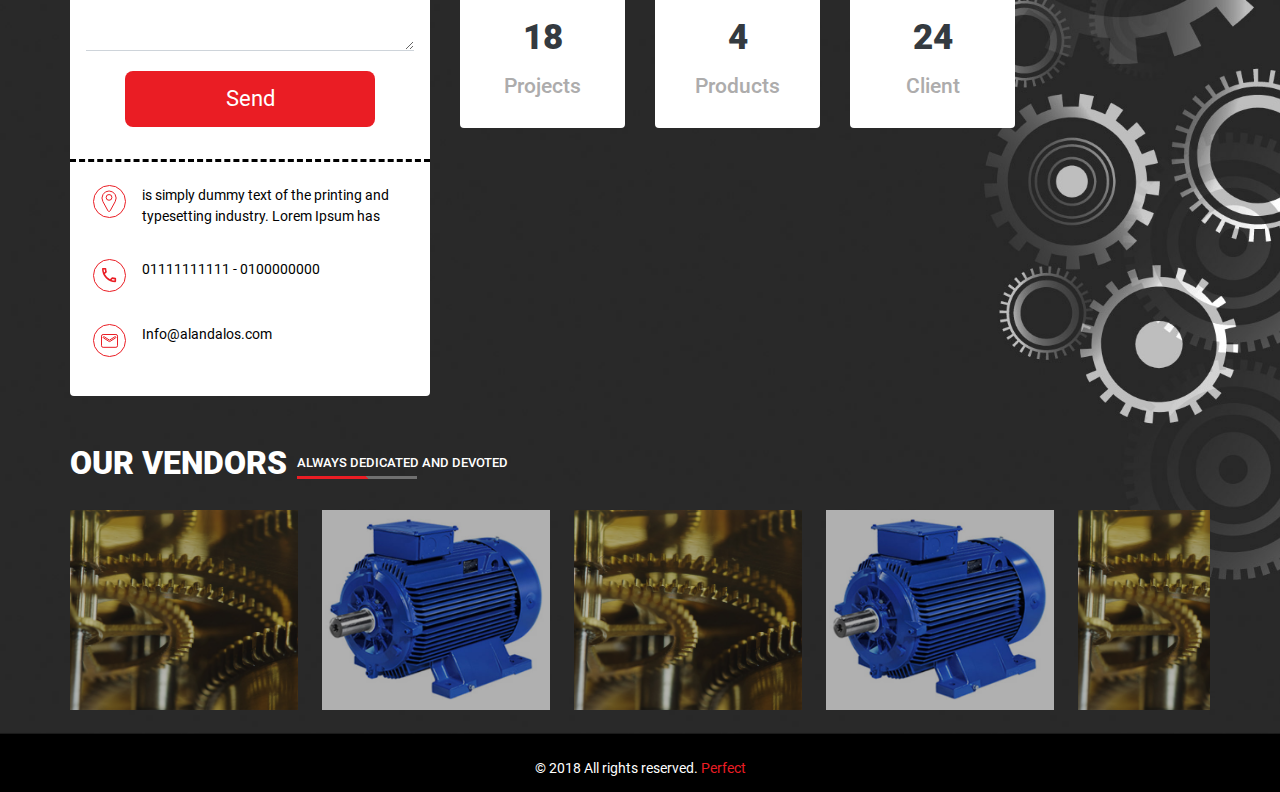
==== commit 5b861f35: "swiper" ====
--- a/index.html
+++ b/index.html
@@ -69,7 +69,9 @@
   <!-- <link rel="stylesheet" href="https://cdnjs.cloudflare.com/ajax/libs/font-awesome/5.15.0/css/all.min.css"> -->
   <link rel="stylesheet" href="css/style.css">
   <link rel="stylesheet" href="css/all.min.css">
+  <link rel="stylesheet" href="package/css/swiper-bundle.min.css">
   <link rel="stylesheet" href="css/newStyle.css">
+  <link rel="stylesheet" href="css/slider.css">
 </head>
 
 <body>
@@ -198,7 +200,6 @@
       <!-- end row -->
     </div><!-- end container -->
   </section>
-
   <div class="container px-sm-0">
     <div class="row pt-5 mt-5 mb-2">
       <div class="col-12">
@@ -543,20 +544,35 @@
         </div>
       </div>
     </div>
-    <div class="container-fluid">
-      <div class="row">
-        <div class="col-12">
-          <div class="marquee mb-5">
-            <img src="img/TIGER.jpg" alt="" class="img-fluid mx-2" /><img src="img/TIGER.jpg" alt=""
-              class="img-fluid mx-2" /><img src="img/TIGER.jpg" alt=" " class="img-fluid mx-2" /><img
-              src="img/TIGER.jpg" alt=" " class="img-fluid mx-1" /><img src="img/TIGER.jpg" alt=" "
-              class="img-fluid mx-2" /><img src="img/TIGER.jpg" alt=" " class="img-fluid mx-2" /><img
-              src="img/TIGER.jpg" alt=" " class="img-fluid mx-2" /><img src="img/TIGER.jpg" alt=" "
-              class="img-fluid mx-2" /><img src="img/TIGER.jpg" alt=" " class="img-fluid mx-2" /><img
-              src="img/TIGER.jpg" alt=" " class="img-fluid mx-2" /><img src="img/TIGER.jpg" alt=" "
-              class="img-fluid mx-2" /></div>
-        </div>
-      </div>
+    <div class="swiper-container container pb-4">
+      <div class="swiper-wrapper">
+        <div class="swiper-slide">
+          <img src="img/banner.jpg" alt="">
+        </div>
+        <div class="swiper-slide">
+          <img src="img/img-1.jpg" alt="">
+        </div>
+        <div class="swiper-slide">
+          <img src="img/banner.jpg" alt="">
+        </div>
+        <div class="swiper-slide">
+          <img src="img/img-1.jpg" alt="">
+        </div>
+        <div class="swiper-slide">
+          <img src="img/banner.jpg" alt="">
+        </div>
+        <div class="swiper-slide">
+          <img src="img/img-1.jpg" alt="">
+        </div>
+        <div class="swiper-slide">
+          <img src="img/banner.jpg" alt="">
+        </div>
+        <div class="swiper-slide">
+          <img src="img/banner.jpg" alt="">
+        </div>
+      </div>
+      <!-- Add Pagination -->
+      <div class="swiper-pagination"></div>
     </div>
   </section>
 
@@ -571,6 +587,7 @@
   <script src="https://cdnjs.cloudflare.com/ajax/libs/jquery/3.5.1/jquery.min.js"></script>
   <script src="https://cdnjs.cloudflare.com/ajax/libs/popper.js/1.16.1/umd/popper.min.js"></script>
   <script src="https://cdnjs.cloudflare.com/ajax/libs/twitter-bootstrap/4.5.2/js/bootstrap.min.js"></script>
+  <script src="package/js/swiper-bundle.min.js"></script>
   <script>
     $('.count').each(function () {
       $(this).prop('Counter', 0).animate({
@@ -584,6 +601,42 @@
       });
     });
   </script>
+  <script>
+    var swiper = new Swiper('.swiper-container', {
+      // slidesPerView: 3,
+    // spaceBetween: 15,
+    freeMode: true,
+    slidesPerView: 'auto',
+    pagination: {
+        el: '.swiper-pagination',
+        clickable: true,
+    },
+    navigation: {
+        nextEl: '.swiper-button-next',
+        prevEl: '.swiper-button-prev',
+        },
+    breakpoints: {
+        // when window width is <= 499px
+        320: {
+            slidesPerView: 1,
+            spaceBetweenSlides: 20
+        },
+        700:{
+            slidesPerView: 2,
+            spaceBetweenSlides: 50
+        },
+        // when window width is <= 999px
+        999: {
+            slidesPerView: 3,
+            spaceBetweenSlides: 15
+        },
+        1200: {
+            slidesPerView: 5,
+            spaceBetweenSlides: 15
+        }
+    }
+    });
+  </script>
 </body>
 
 </html>--- a/css/slider.css
+++ b/css/slider.css
@@ -0,0 +1,11 @@
+.swiper-pagination-bullet {
+    display: none;
+  }
+  .swiper-slide{
+    margin-right: 1.5rem;
+  }
+  .swiper-slide img{
+      height: 200px;
+      width: 100%;
+      object-fit: cover;
+  }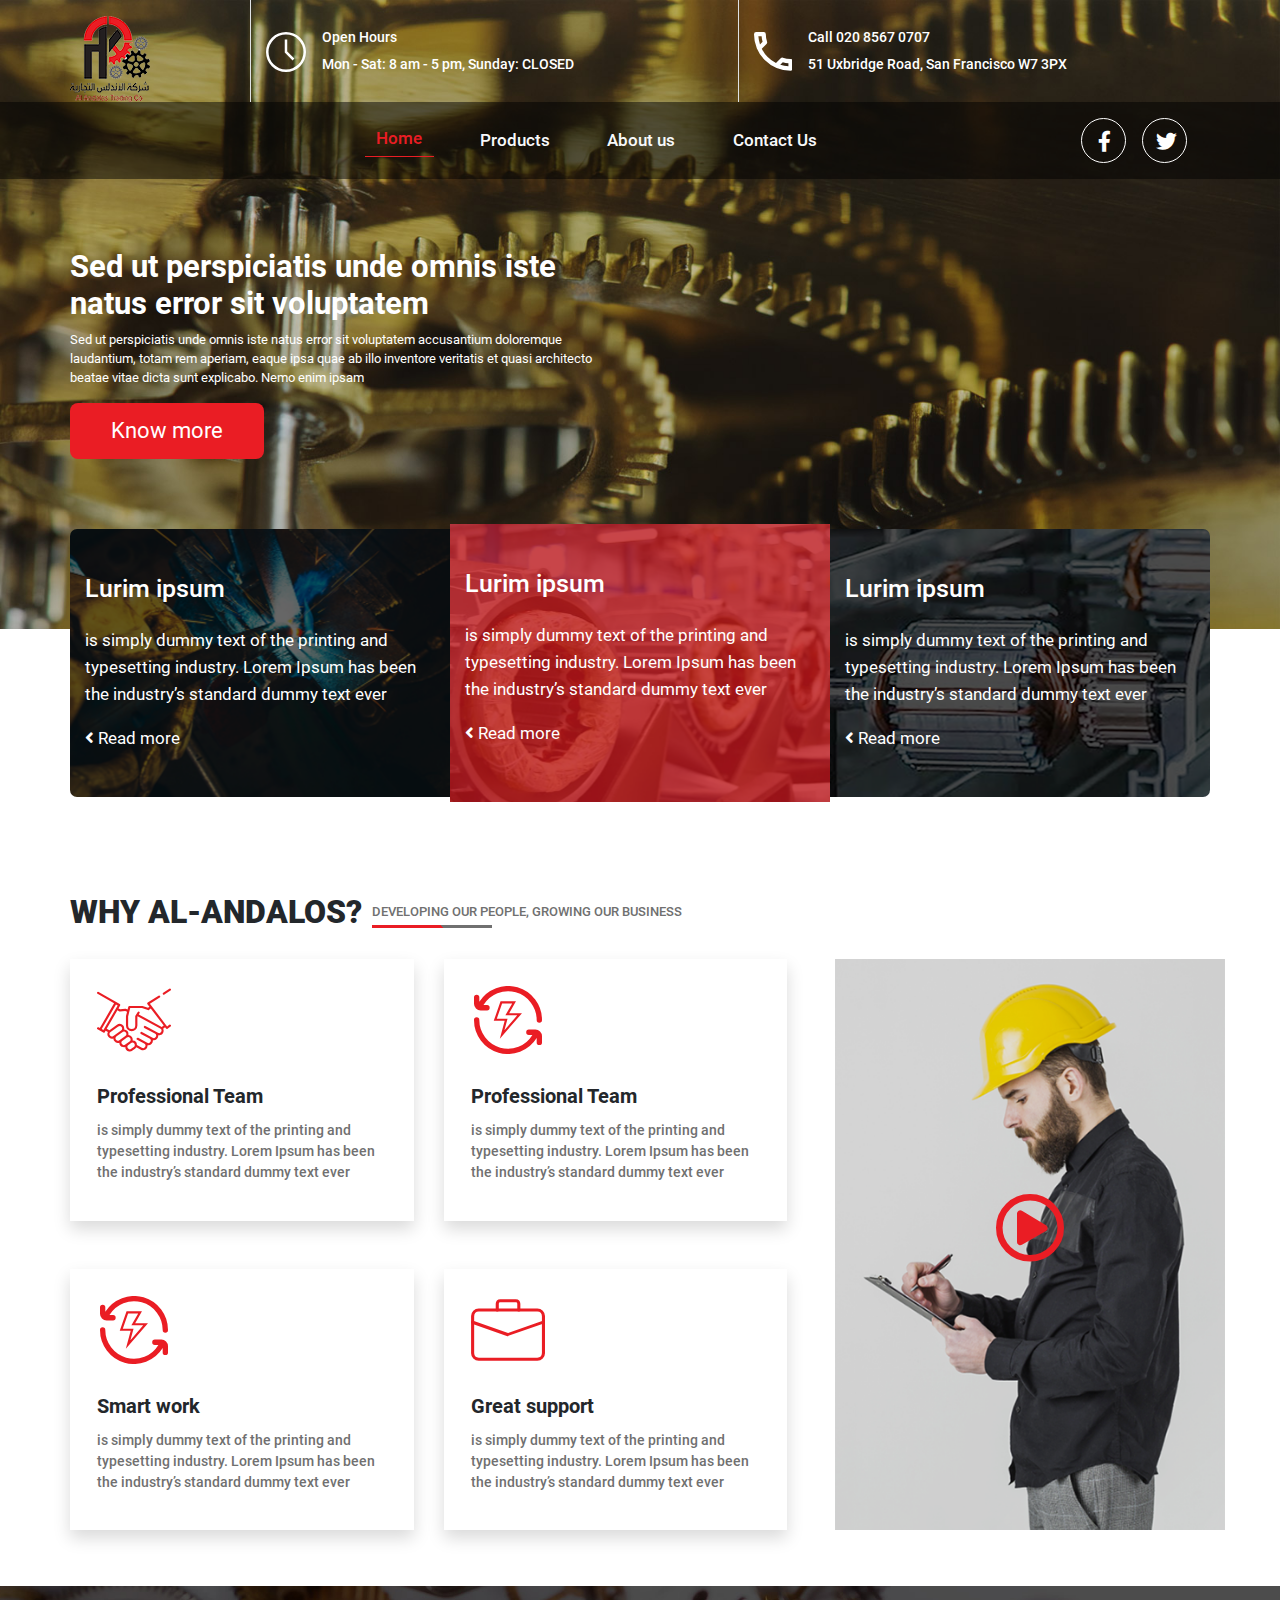
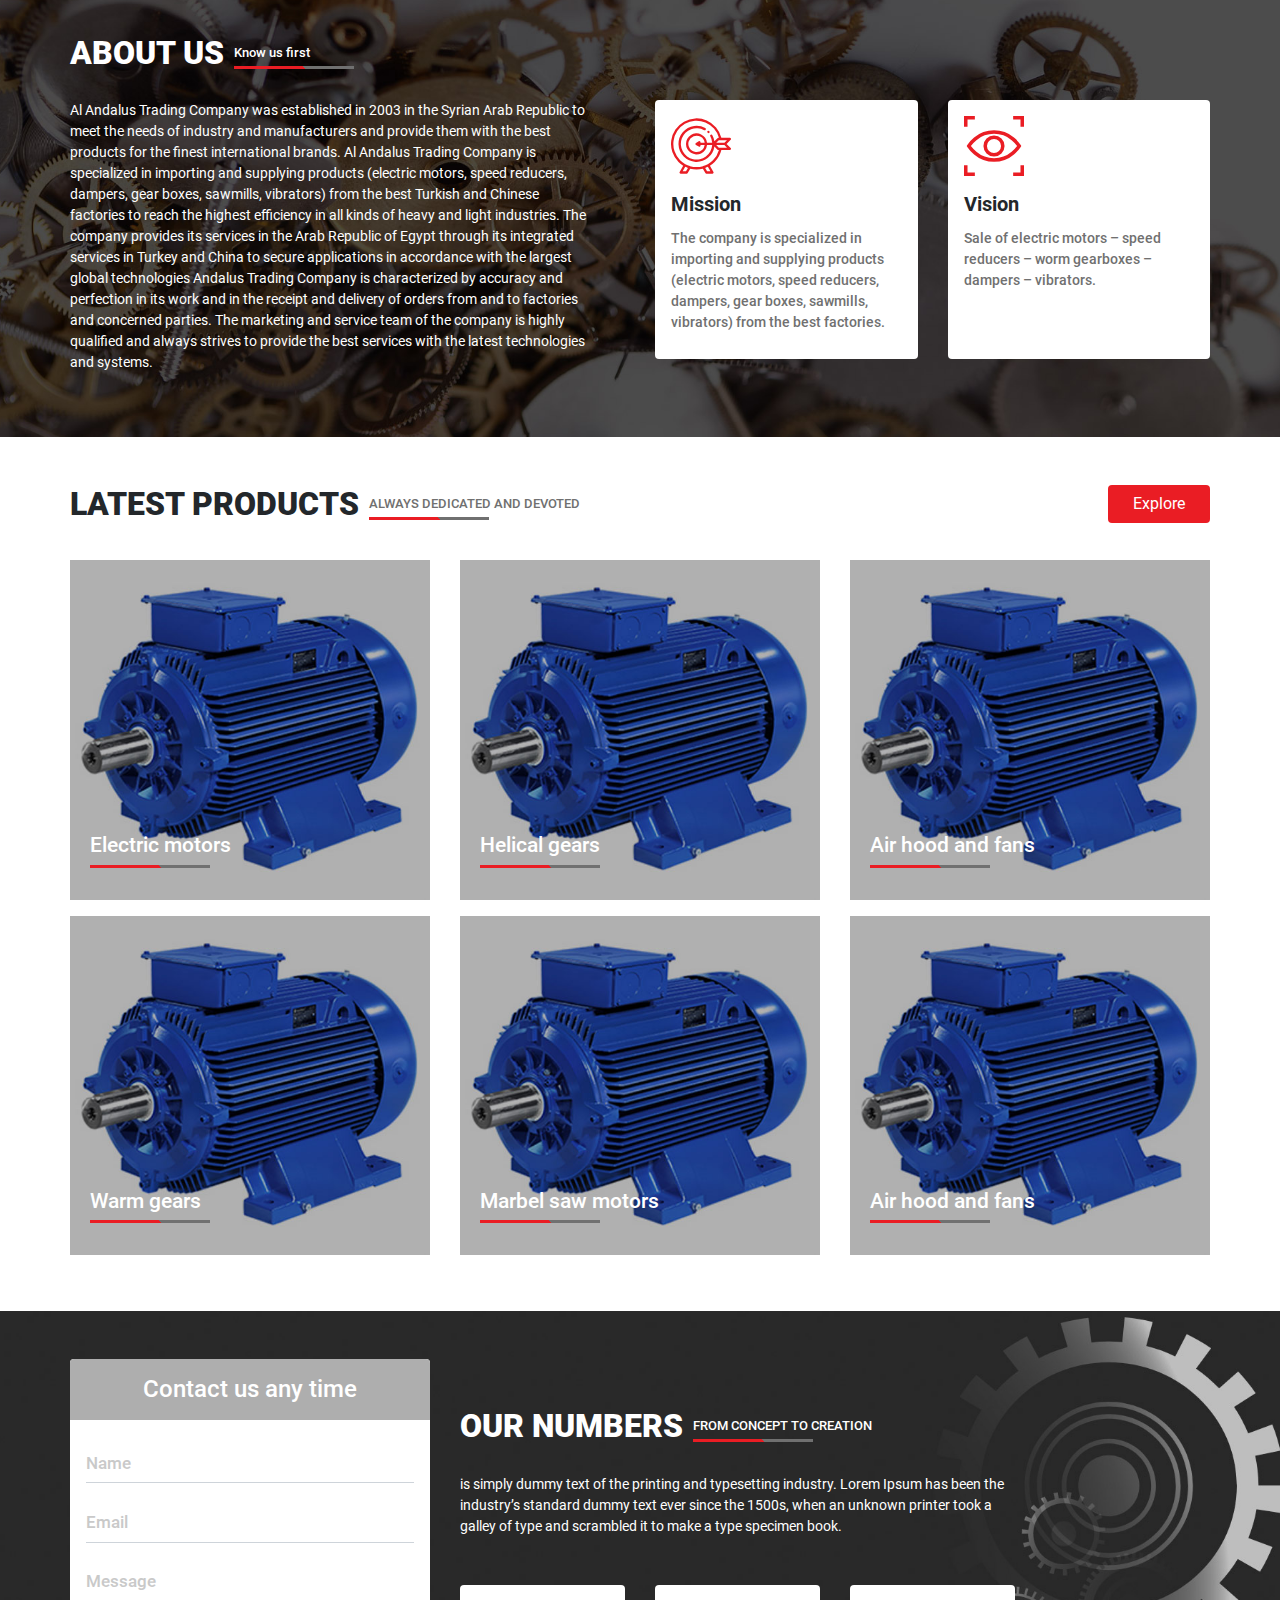
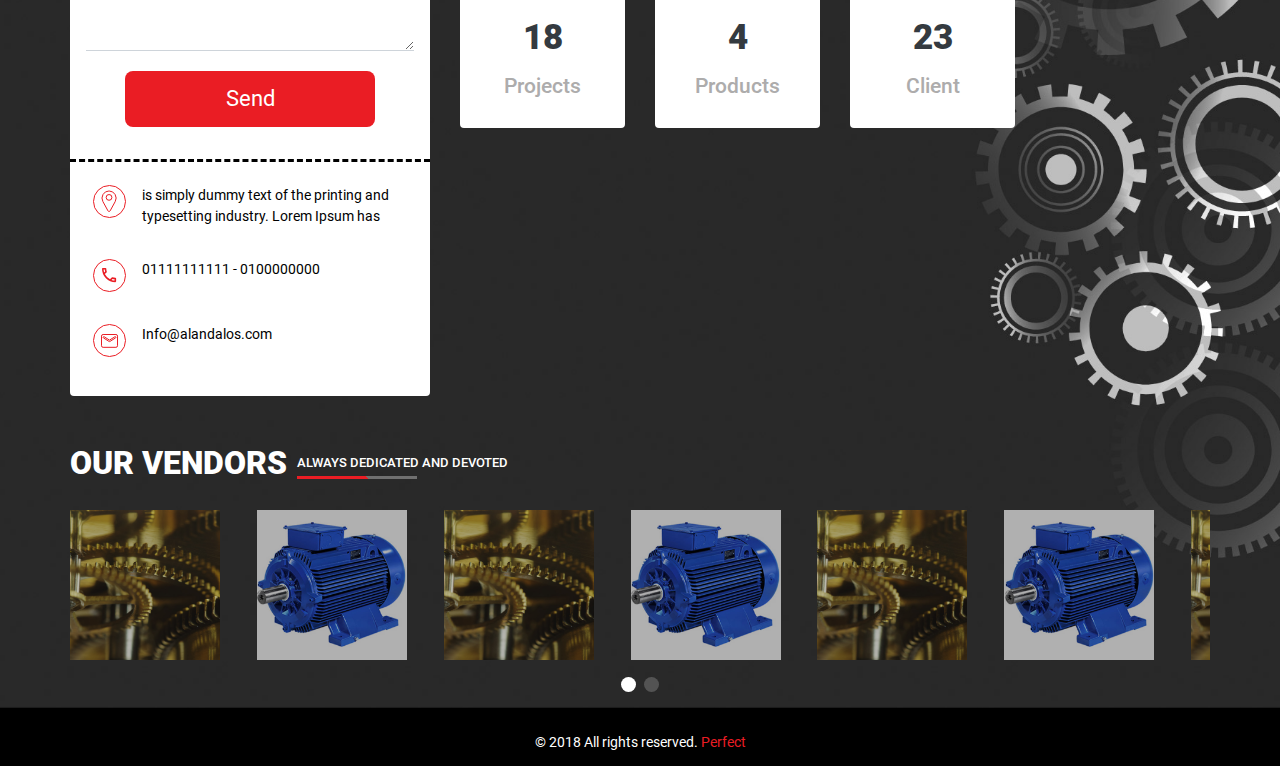
==== commit 15448726: "swiper all pages" ====
--- a/index.html
+++ b/index.html
@@ -588,6 +588,7 @@
   <script src="https://cdnjs.cloudflare.com/ajax/libs/popper.js/1.16.1/umd/popper.min.js"></script>
   <script src="https://cdnjs.cloudflare.com/ajax/libs/twitter-bootstrap/4.5.2/js/bootstrap.min.js"></script>
   <script src="package/js/swiper-bundle.min.js"></script>
+  <script src="js/file.js"></script>
   <script>
     $('.count').each(function () {
       $(this).prop('Counter', 0).animate({
@@ -601,42 +602,6 @@
       });
     });
   </script>
-  <script>
-    var swiper = new Swiper('.swiper-container', {
-      // slidesPerView: 3,
-    // spaceBetween: 15,
-    freeMode: true,
-    slidesPerView: 'auto',
-    pagination: {
-        el: '.swiper-pagination',
-        clickable: true,
-    },
-    navigation: {
-        nextEl: '.swiper-button-next',
-        prevEl: '.swiper-button-prev',
-        },
-    breakpoints: {
-        // when window width is <= 499px
-        320: {
-            slidesPerView: 1,
-            spaceBetweenSlides: 20
-        },
-        700:{
-            slidesPerView: 2,
-            spaceBetweenSlides: 50
-        },
-        // when window width is <= 999px
-        999: {
-            slidesPerView: 3,
-            spaceBetweenSlides: 15
-        },
-        1200: {
-            slidesPerView: 5,
-            spaceBetweenSlides: 15
-        }
-    }
-    });
-  </script>
 </body>
 
 </html>--- a/css/slider.css
+++ b/css/slider.css
@@ -1,11 +1,22 @@
 .swiper-pagination-bullet {
-    display: none;
+    width: 15px;
+    height: 15px;
+    background-color: white;
   }
   .swiper-slide{
     margin-right: 1.5rem;
+    width: 160px;
+    margin-bottom: 1.5rem;
   }
   .swiper-slide img{
-      height: 200px;
+      height: 150px;
+      width: 150px;
+      object-fit: cover;
+  }
+  @media screen and (max-width:500px){
+    .swiper-slide img{
+      height: 150px;
       width: 100%;
       object-fit: cover;
+  }
   }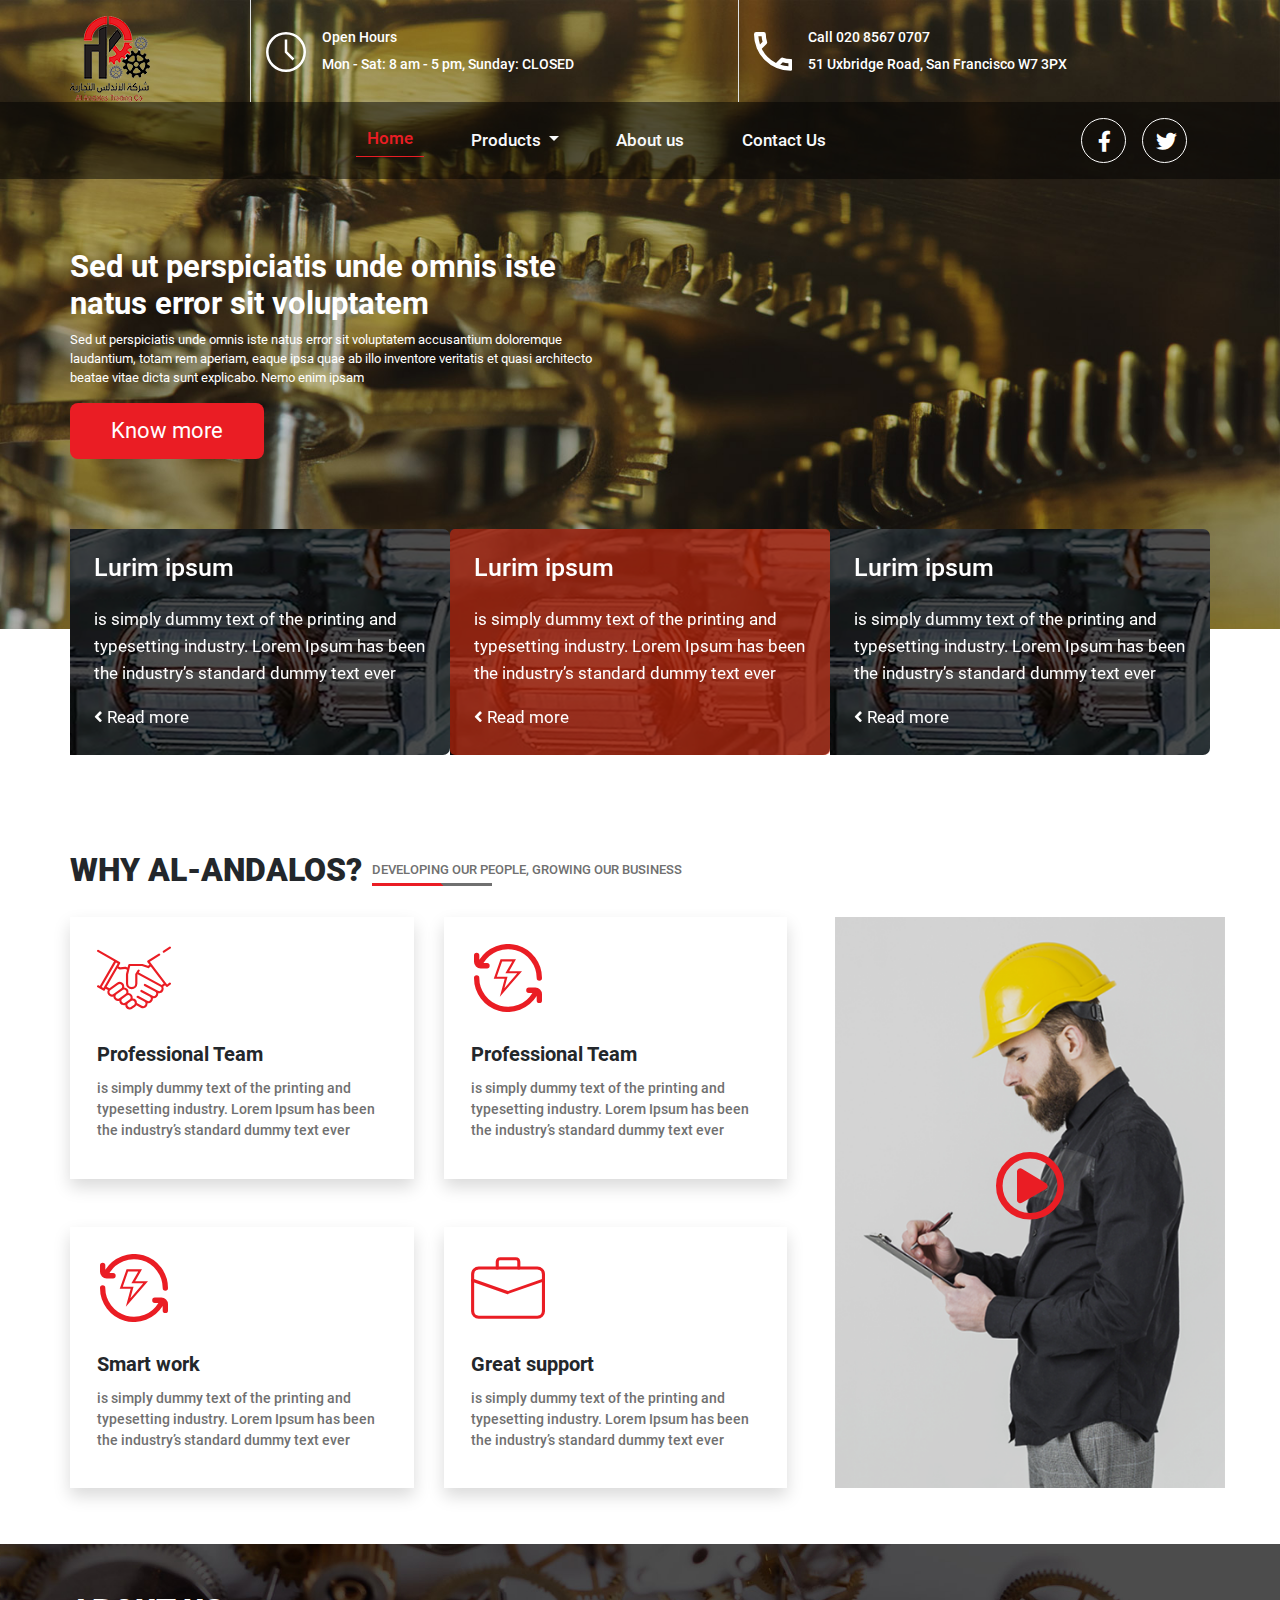
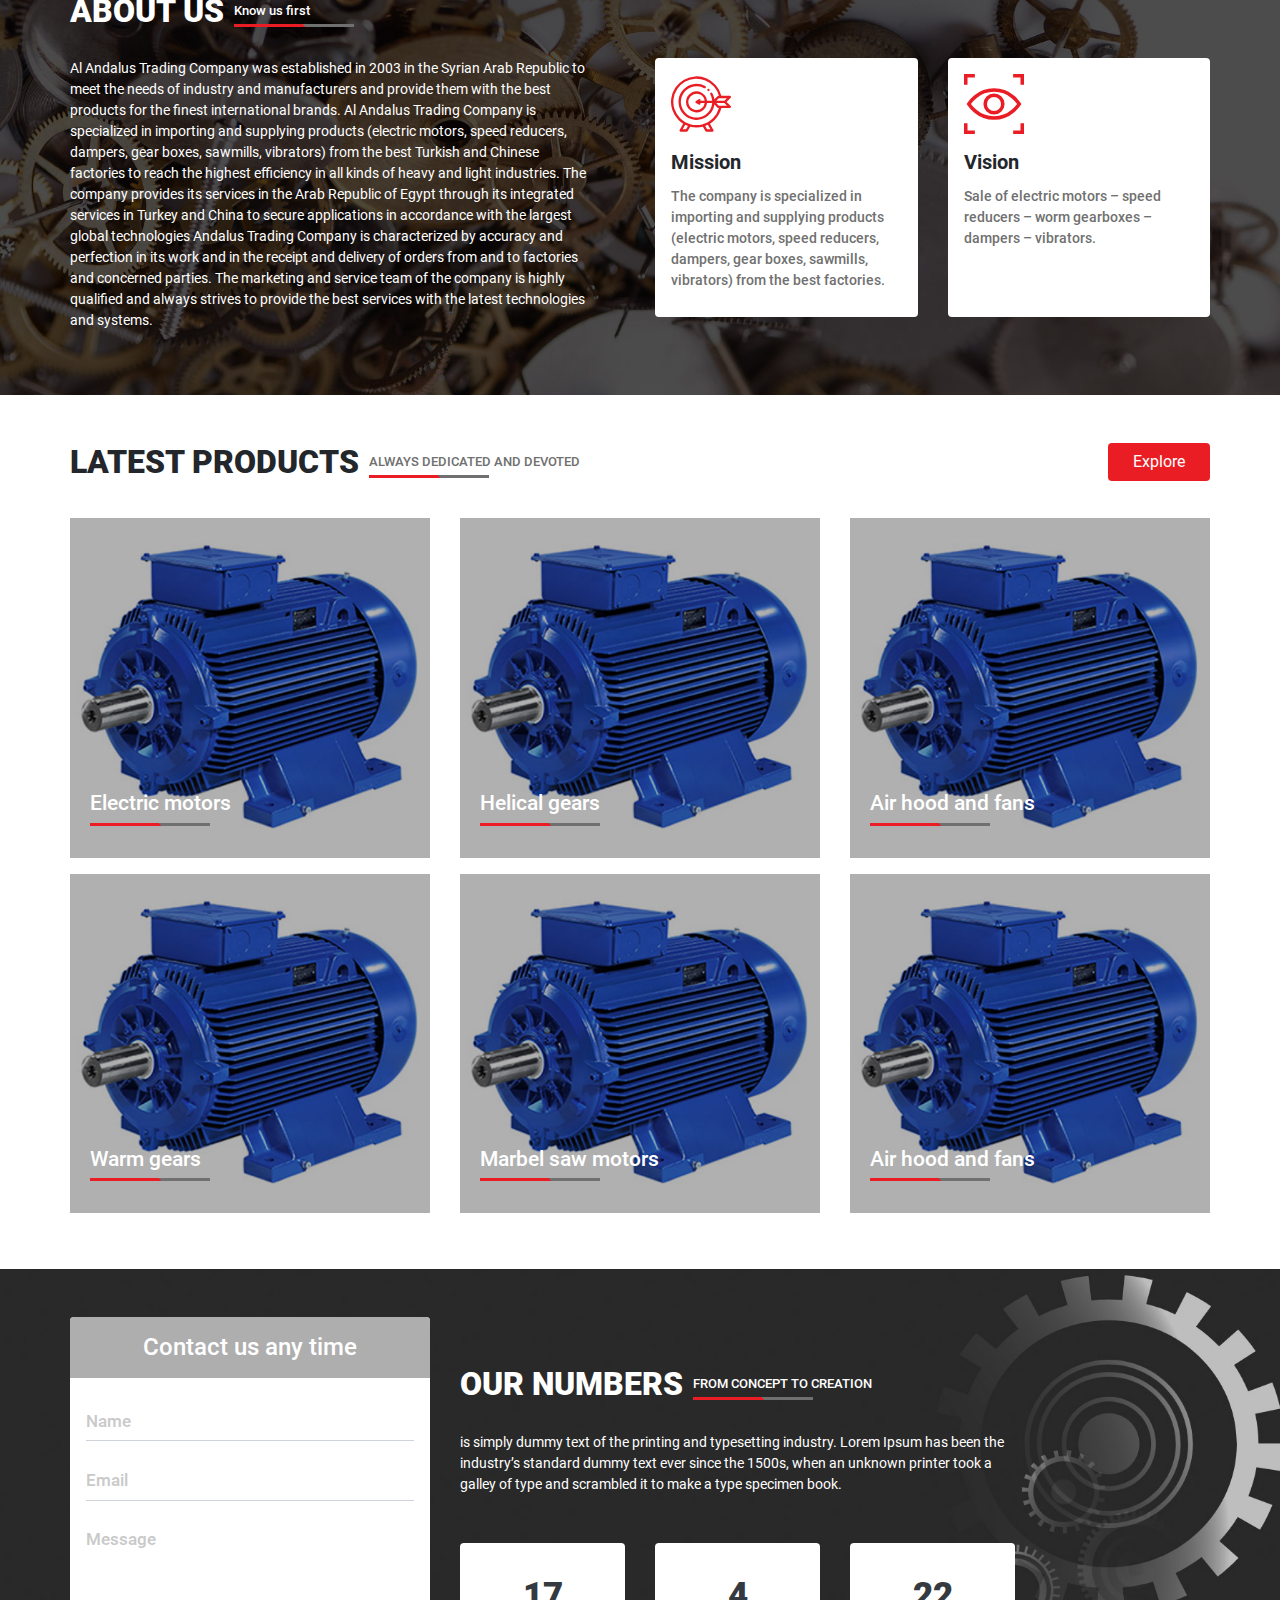
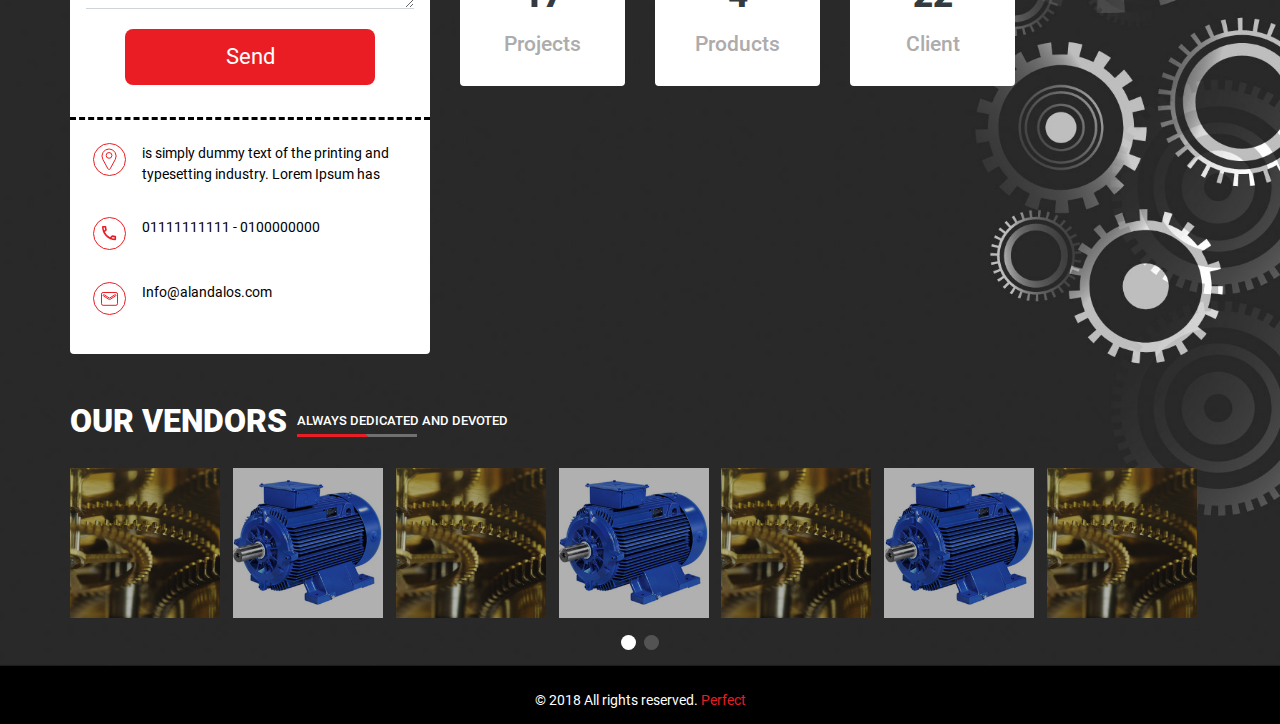
==== commit 7dd96bc9: "slider" ====
--- a/index.html
+++ b/index.html
@@ -122,8 +122,14 @@
             <li class="nav-item">
               <a class="nav-link active" href="index.html">Home</a>
             </li>
-            <li class="nav-item">
-              <a class="nav-link" href="products.html">Products</a>
+            <li class="nav-item dropdown">
+              <a class="nav-link dropdown-toggle" href="#" id="navbarDropdown" role="button" data-toggle="dropdown" aria-haspopup="true" aria-expanded="false">
+                Products
+              </a>
+              <div class="dropdown-menu" aria-labelledby="navbarDropdown">
+                <a class="dropdown-item" href="products.html">Products</a>
+                <a class="dropdown-item" href="#">All Products</a>
+              </div>
             </li>
             <li class="nav-item">
               <a class="nav-link" href="aboutUs.html">About us</a>
@@ -173,35 +179,75 @@
       </div>
     </div>
   </header>
-  <section class="module services">
-    <div class="container-fluid">
-      <div class="container">
-        <div class="row">
-          <div class="col-md-4 service-item bg-module-1">
-            <h4>Lurim ipsum</h4>
-            <p>is simply dummy text of the printing and typesetting industry. Lorem Ipsum has been the industry’s
-              standard dummy text ever</p>
-            <a href="#"><i class="fas fa-angle-left"></i> Read more</a>
-          </div>
-          <div class="col-md-4 service-item bg-module-2">
-            <h4>Lurim ipsum</h4>
-            <p>is simply dummy text of the printing and typesetting industry. Lorem Ipsum has been the industry’s
-              standard dummy text ever</p>
-            <a href="#"><i class="fas fa-angle-left"></i> Read more</a>
-          </div>
-          <div class="col-md-4 service-item bg-module-3">
-            <h4>Lurim ipsum</h4>
-            <p>is simply dummy text of the printing and typesetting industry. Lorem Ipsum has been the industry’s
-              standard dummy text ever</p>
-            <a href="#"><i class="fas fa-angle-left"></i> Read more</a>
-          </div>
-        </div>
-      </div>
-      <!-- end row -->
-    </div><!-- end container -->
+  <section class="module">
+    <div class="swiper-container swiper-container2 container pb-4">
+      <div class="swiper-wrapper">
+        <div class="swiper-slide">
+          <div class="services">
+            <div class="service-item p-0 bg-module-3">
+              <div class="overlayC p-4">
+                <h4>Lurim ipsum</h4>
+                <p>is simply dummy text of the printing and typesetting industry. Lorem Ipsum has been the industry’s
+                  standard dummy text ever</p>
+                <a href="#"><i class="fas fa-angle-left"></i> Read more</a>
+              </div>
+            </div>
+          </div>
+        </div>
+        <div class="swiper-slide">
+          <div class="services">
+            <div class="service-item p-0 bg-module-3">
+              <div class="overlayC p-4">
+                <h4>Lurim ipsum</h4>
+                <p>is simply dummy text of the printing and typesetting industry. Lorem Ipsum has been the industry’s
+                  standard dummy text ever</p>
+                <a href="#"><i class="fas fa-angle-left"></i> Read more</a>
+              </div>
+            </div>
+          </div>
+        </div>
+        <div class="swiper-slide">
+          <div class="services">
+            <div class="service-item p-0 bg-module-3">
+              <div class="overlayC p-4">
+                <h4>Lurim ipsum</h4>
+                <p>is simply dummy text of the printing and typesetting industry. Lorem Ipsum has been the industry’s
+                  standard dummy text ever</p>
+                <a href="#"><i class="fas fa-angle-left"></i> Read more</a>
+              </div>
+            </div>
+          </div>
+        </div>
+        <div class="swiper-slide">
+          <div class="services">
+            <div class="service-item p-0 bg-module-3">
+              <div class="overlayC p-4">
+                <h4>Lurim ipsum</h4>
+                <p>is simply dummy text of the printing and typesetting industry. Lorem Ipsum has been the industry’s
+                  standard dummy text ever</p>
+                <a href="#"><i class="fas fa-angle-left"></i> Read more</a>
+              </div>
+            </div>
+          </div>
+        </div>
+        <div class="swiper-slide">
+          <div class="services">
+            <div class="service-item p-0 bg-module-3">
+              <div class="overlayC p-4">
+                <h4>Lurim ipsum</h4>
+                <p>is simply dummy text of the printing and typesetting industry. Lorem Ipsum has been the industry’s
+                  standard dummy text ever</p>
+                <a href="#"><i class="fas fa-angle-left"></i> Read more</a>
+              </div>
+            </div>
+          </div>
+        </div>
+        <div class="swiper-pagination swiper-pagination2"></div>
+      </div>
+    </div>
   </section>
   <div class="container px-sm-0">
-    <div class="row pt-5 mt-5 mb-2">
+    <div class="row pt-5 mb-2">
       <div class="col-12">
         <h2 class="section-title">Why AL-Andalos?</h2> <span class="sup-title">DEVELOPING OUR PEOPLE, GROWING OUR
           BUSINESS</span>
--- a/css/newStyle.css
+++ b/css/newStyle.css
@@ -103,4 +103,7 @@
 }
 .socialFace{
     padding-left: 0.18rem;
+}
+.formFilter input{
+    border: 1px solid rgb(190, 189, 189);
 }--- a/css/slider.css
+++ b/css/slider.css
@@ -13,10 +13,26 @@
       width: 150px;
       object-fit: cover;
   }
-  @media screen and (max-width:500px){
+  .swiper-slide{
+    margin-right: 0rem;
+  }
+  .swiper-pagination2{
+    display: none;
+  }
+  .swiper-container2{
+    overflow: hidden;
+}
+.swiper-slide-next .overlayC{
+    background-color: rgba(218, 43, 12, 0.6);
+    border-radius: 5px;
+}
+@media screen and (max-width:500px){
     .swiper-slide img{
       height: 150px;
       width: 100%;
       object-fit: cover;
   }
-  }+  .swiper-slide-active .overlayC{
+      background-color: rgba(218, 43, 12, 0.6);
+  }
+}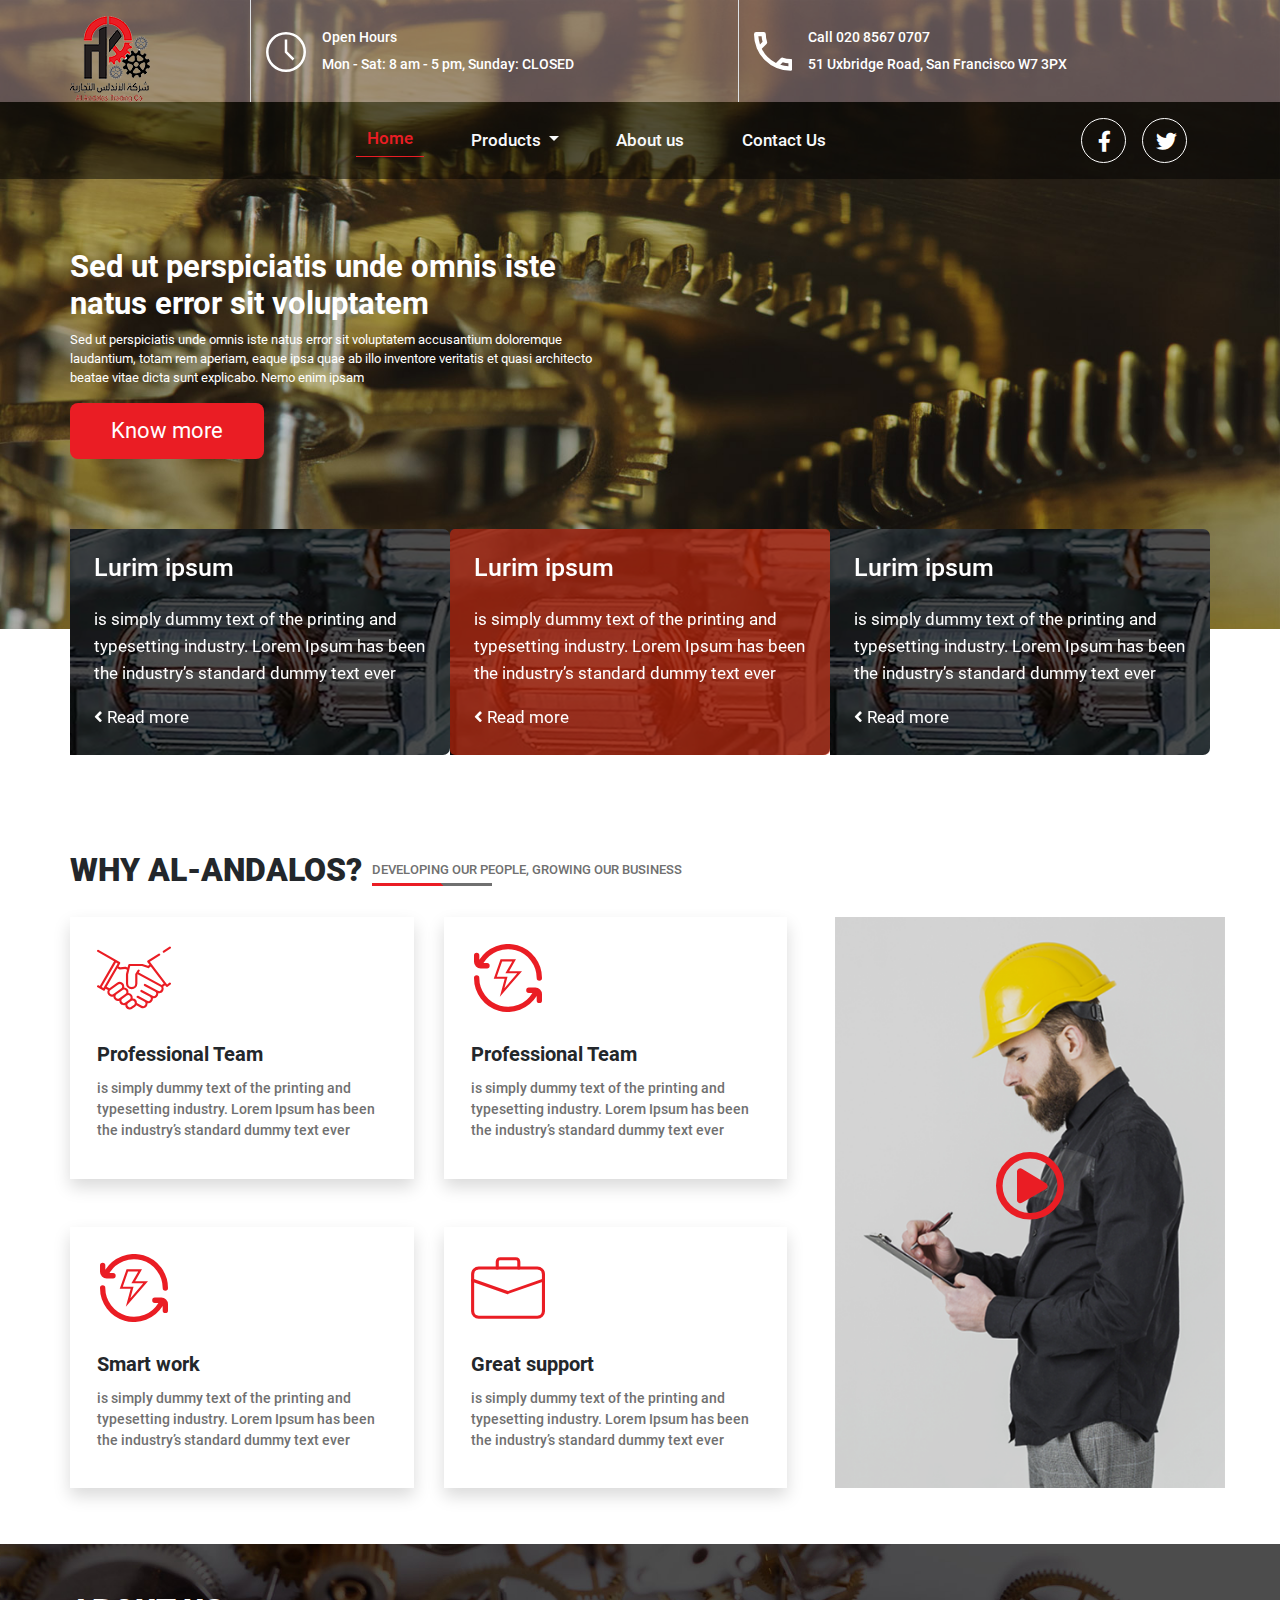
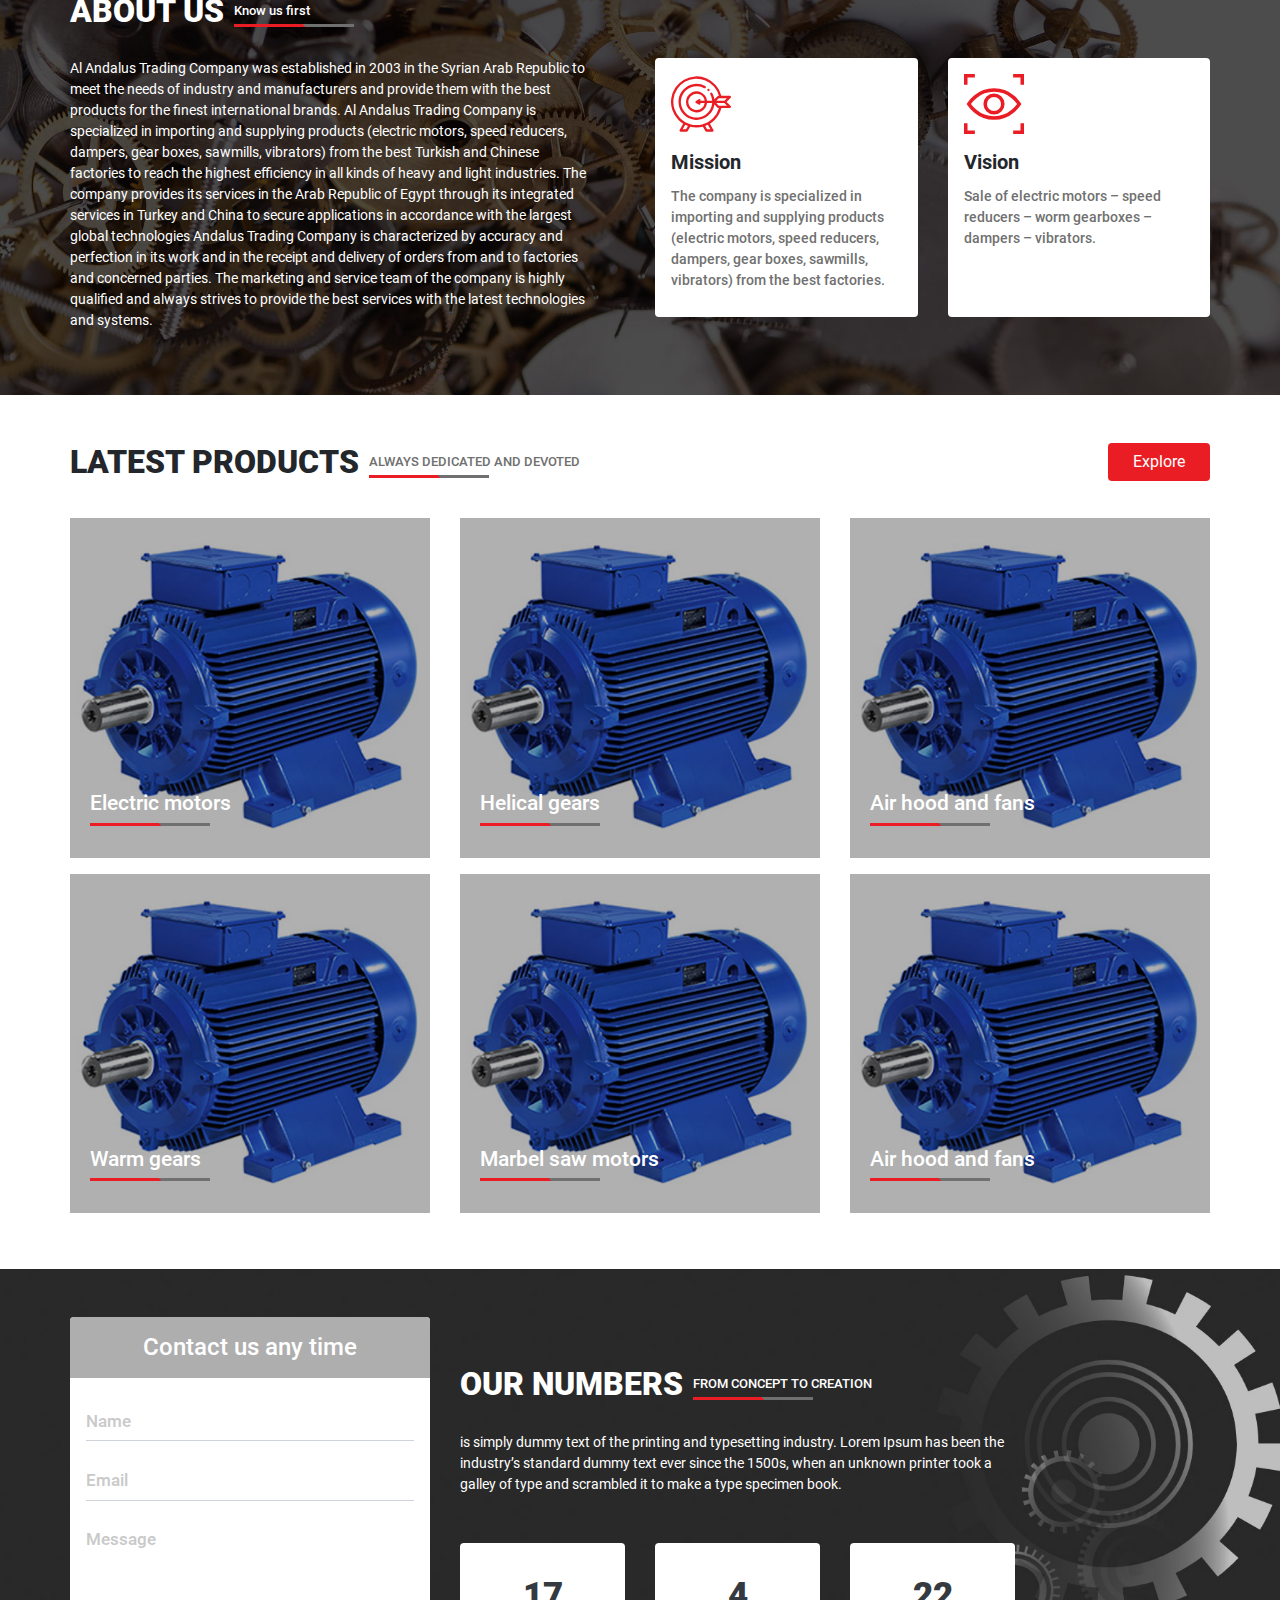
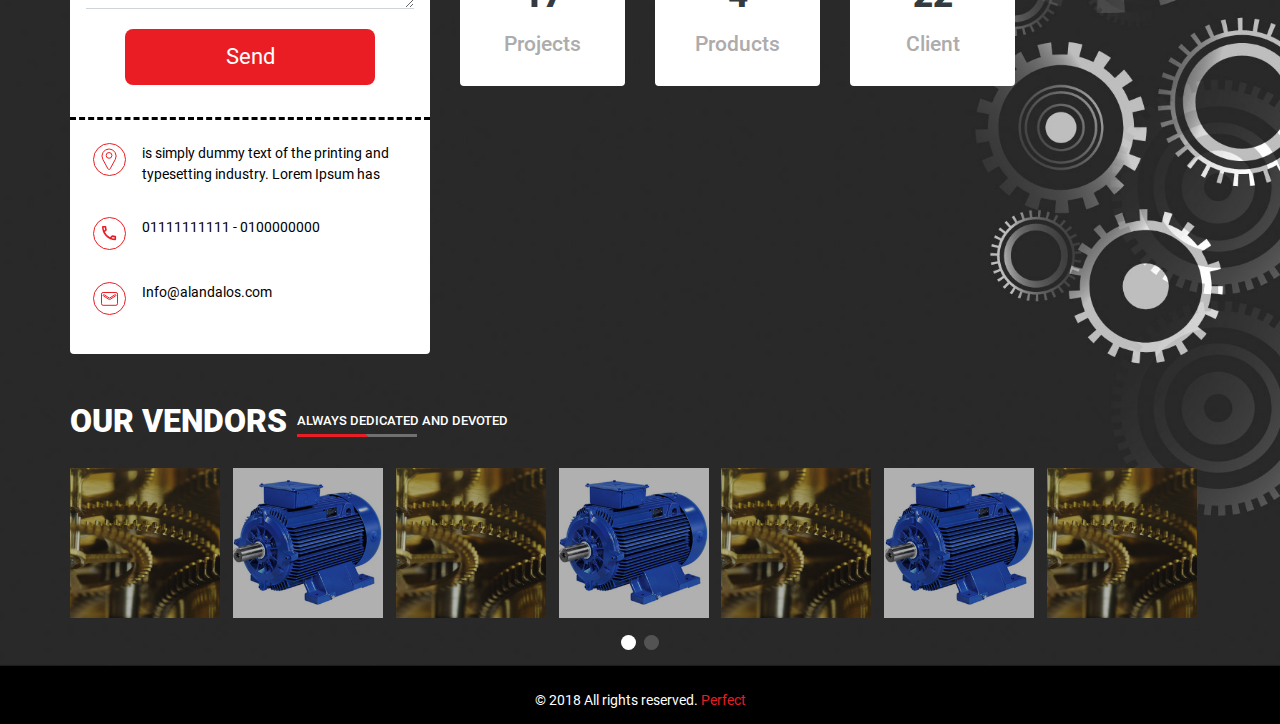
==== commit 724dc59d: "background opacity" ====
--- a/index.html
+++ b/index.html
@@ -246,7 +246,7 @@
       </div>
     </div>
   </section>
-  <div class="container px-sm-0">
+  <div class="container px-sm-0" id="whyAndalos">
     <div class="row pt-5 mb-2">
       <div class="col-12">
         <h2 class="section-title">Why AL-Andalos?</h2> <span class="sup-title">DEVELOPING OUR PEOPLE, GROWING OUR
@@ -359,7 +359,7 @@
         <div class="lightbox-target" id="video"><iframe width="560" height="315" title="Video" class="printable"
             src="https://www.youtube.com/embed/pBHwr6Rjvjg"
             allow="accelerometer; encrypted-media; gyroscope; picture-in-picture" allowfullscreen></iframe>
-          <a class="lightbox-close" href="#contact" aria-label="coupon"></a>
+          <a class="lightbox-close" href="#whyAndalos" aria-label="coupon"></a>
         </div>
       </div>
     </div>
@@ -467,7 +467,7 @@
           fans</span></div>
     </div>
   </div>
-  <section class="contact mt-5" id="contact">
+  <section class="contact mt-5">
     <div class="container px-sm-0">
       <div class="row">
         <div class="col-lg-4 col-md-6 my-5">
--- a/css/newStyle.css
+++ b/css/newStyle.css
@@ -2,9 +2,10 @@
     padding-top: 120px;
     padding-bottom: 78px;
 }
-/* header .container-fluid,header .tophead{
-    background: rgb(76 78 78 / 50%);
-} */
+header .container-fluid{
+    /* background: rgb(76 78 78 / 50%); */
+    background: rgba(155,133,144,0.5);
+}
 .navbar-dark .navbar-nav .nav-link:hover ,.navbar-dark .navbar-nav .nav-link.active {
     color: #EA1D24;
     border-bottom: 0.1rem solid #EA1D24;
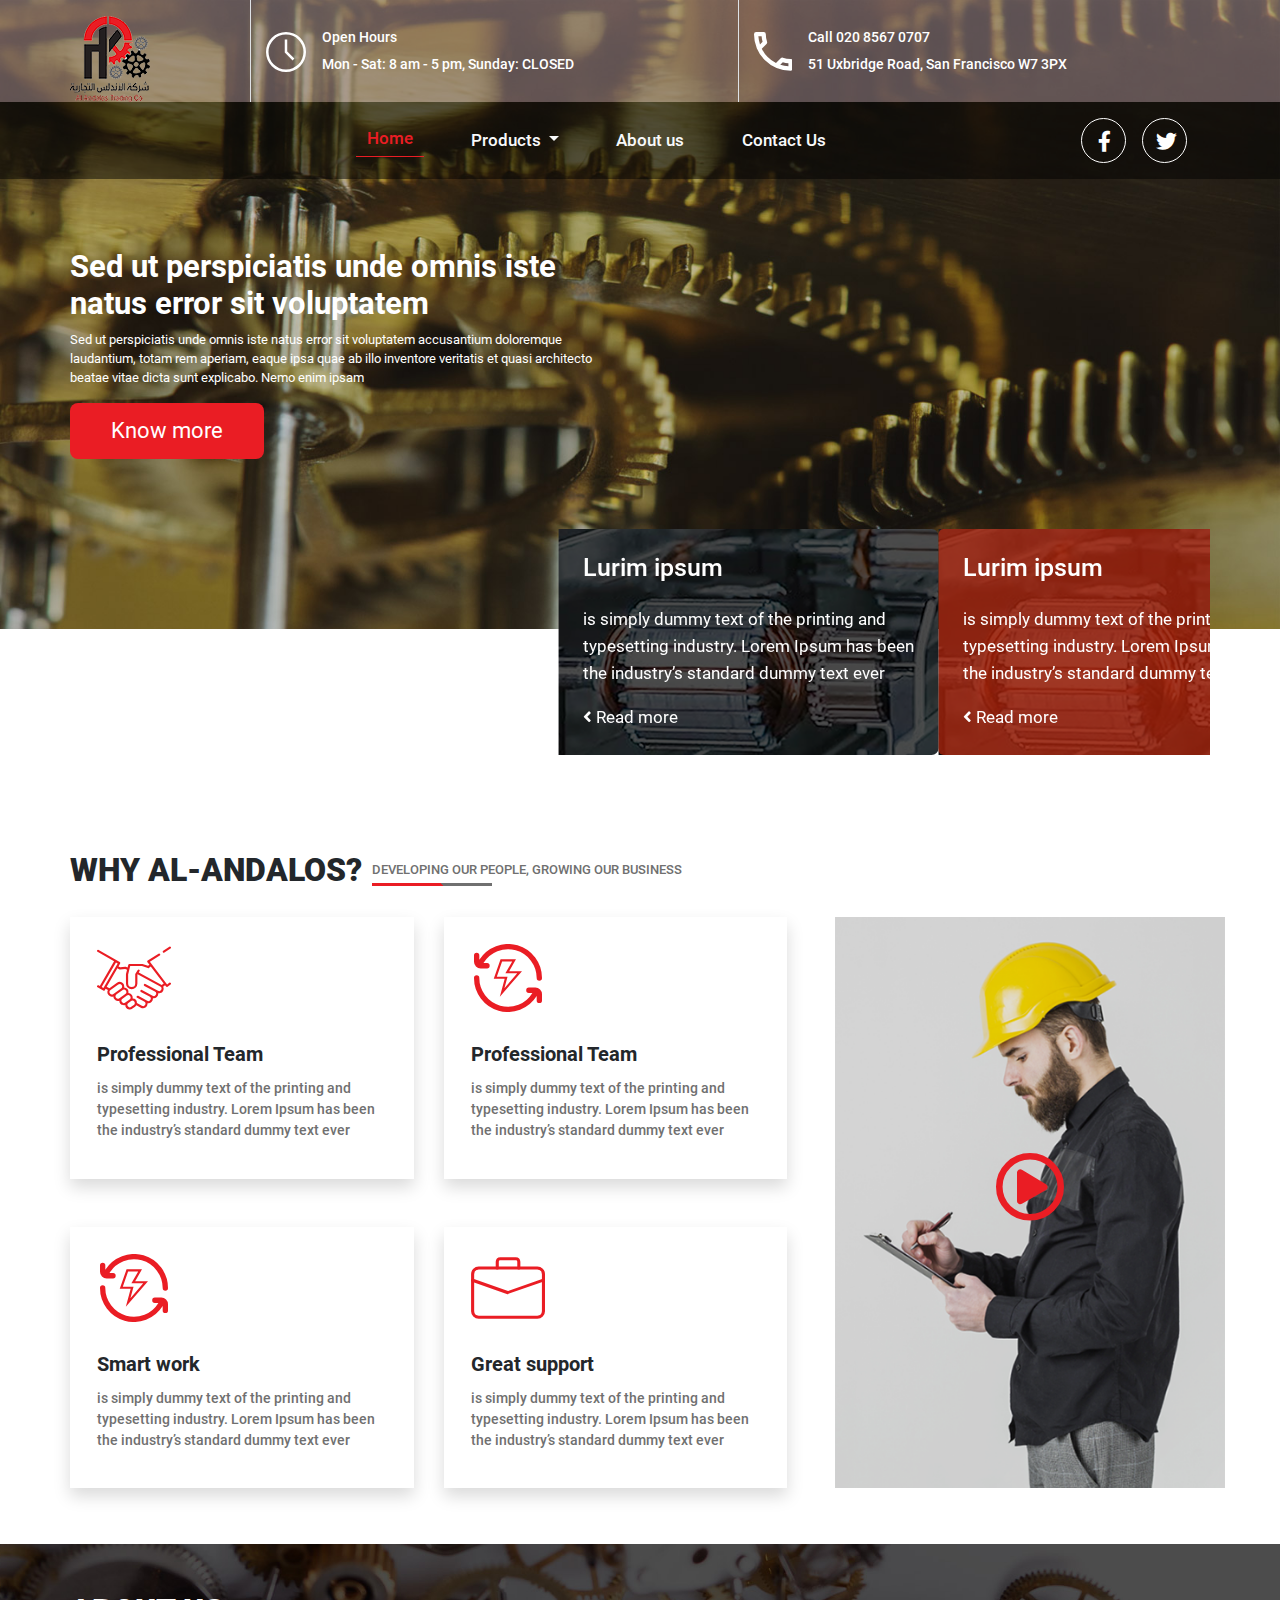
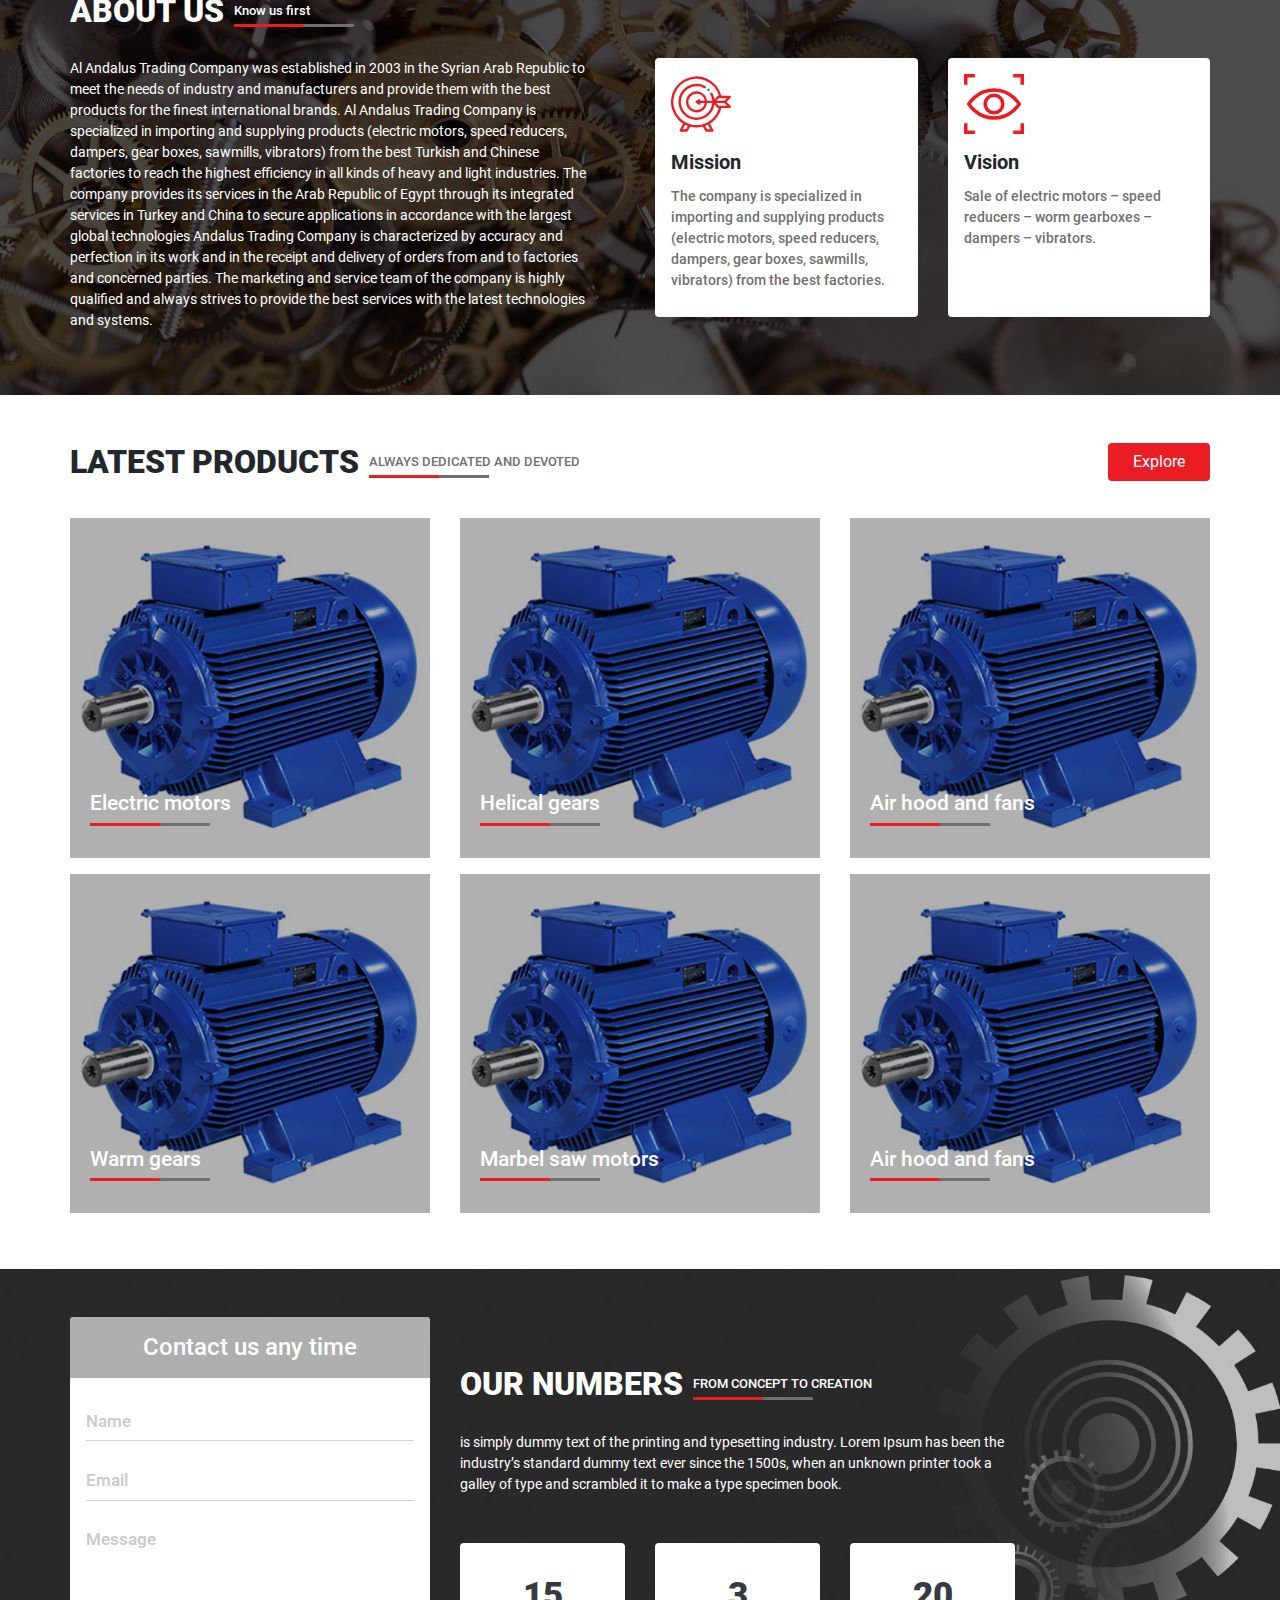
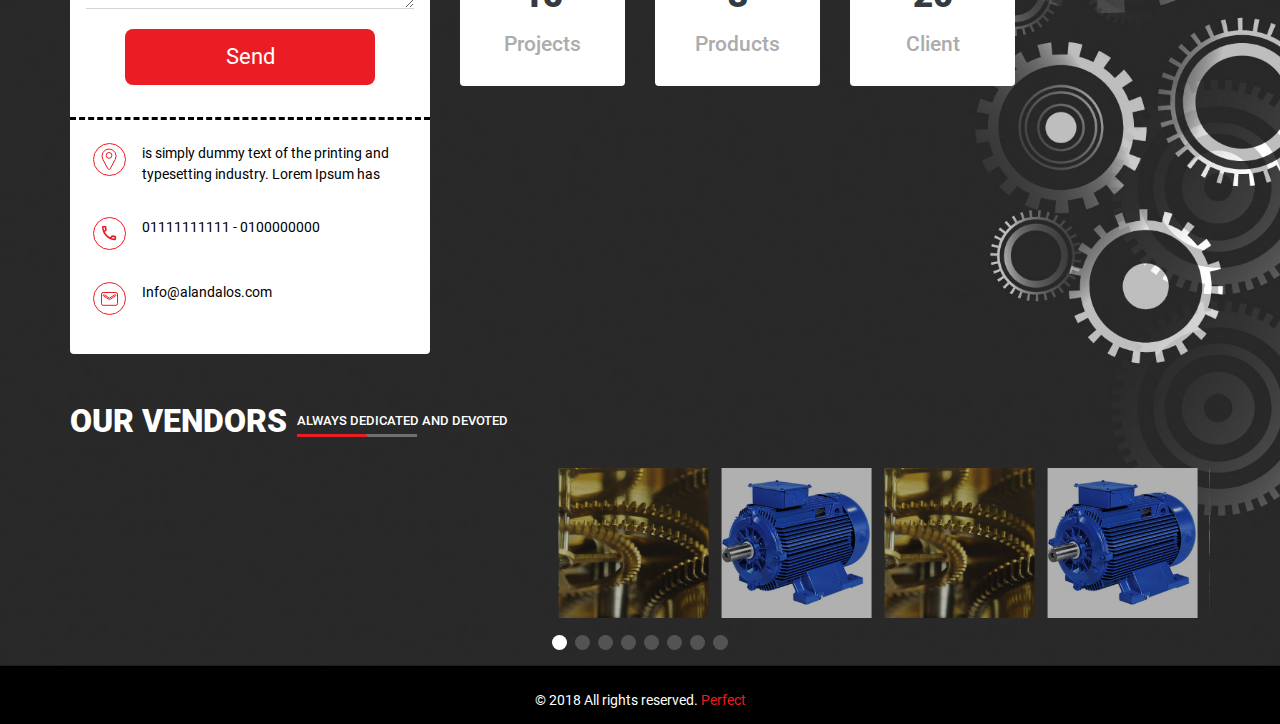
==== commit 8bf6c119: "slider" ====
--- a/index.html
+++ b/index.html
@@ -355,11 +355,15 @@
         </div>
       </div>
       <div class="col-lg-4 bg-video text-center mb-5">
-        <a class="lightbox" href="#video" aria-label="video"><i class="far fa-play-circle video-play"></i></a>
-        <div class="lightbox-target" id="video"><iframe width="560" height="315" title="Video" class="printable"
-            src="https://www.youtube.com/embed/pBHwr6Rjvjg"
-            allow="accelerometer; encrypted-media; gyroscope; picture-in-picture" allowfullscreen></iframe>
-          <a class="lightbox-close" href="#whyAndalos" aria-label="coupon"></a>
+        <button class="lightbox" style="background-color: unset;border: none;" data-toggle="modal" data-target="#exampleModal"><i class="far fa-play-circle video-play"></i></button>
+        <div class="modal fade" id="exampleModal" tabindex="-1" role="dialog" aria-labelledby="exampleModalLabel" aria-hidden="true">
+          <div class="modal-dialog newModal modal-dialog-centered" role="document">
+            <div class="modal-content">
+              <div class="modal-body">
+                <iframe width="560" height="315" src="https://www.youtube.com/embed/pBHwr6Rjvjg"></iframe>
+              </div>
+            </div>
+          </div>
         </div>
       </div>
     </div>
--- a/css/newStyle.css
+++ b/css/newStyle.css
@@ -107,4 +107,25 @@
 }
 .formFilter input{
     border: 1px solid rgb(190, 189, 189);
-}+}
+.newModal .modal-content{
+    background-color: unset;
+    border: none;
+}
+.formC{
+    padding-left: 8%;
+}
+@media screen and (max-width:990px){
+    .sectionOverlay .formC input,.sectionOverlay .formC textarea,.sectionOverlay .formC .btn{
+        width: 100% !important;
+    }
+    .formC{
+        padding-left:3rem;
+        padding-right: 3rem;
+    }
+}
+@media screen and (max-width:700px){
+    iframe{
+        width: 100%;
+    }
+}
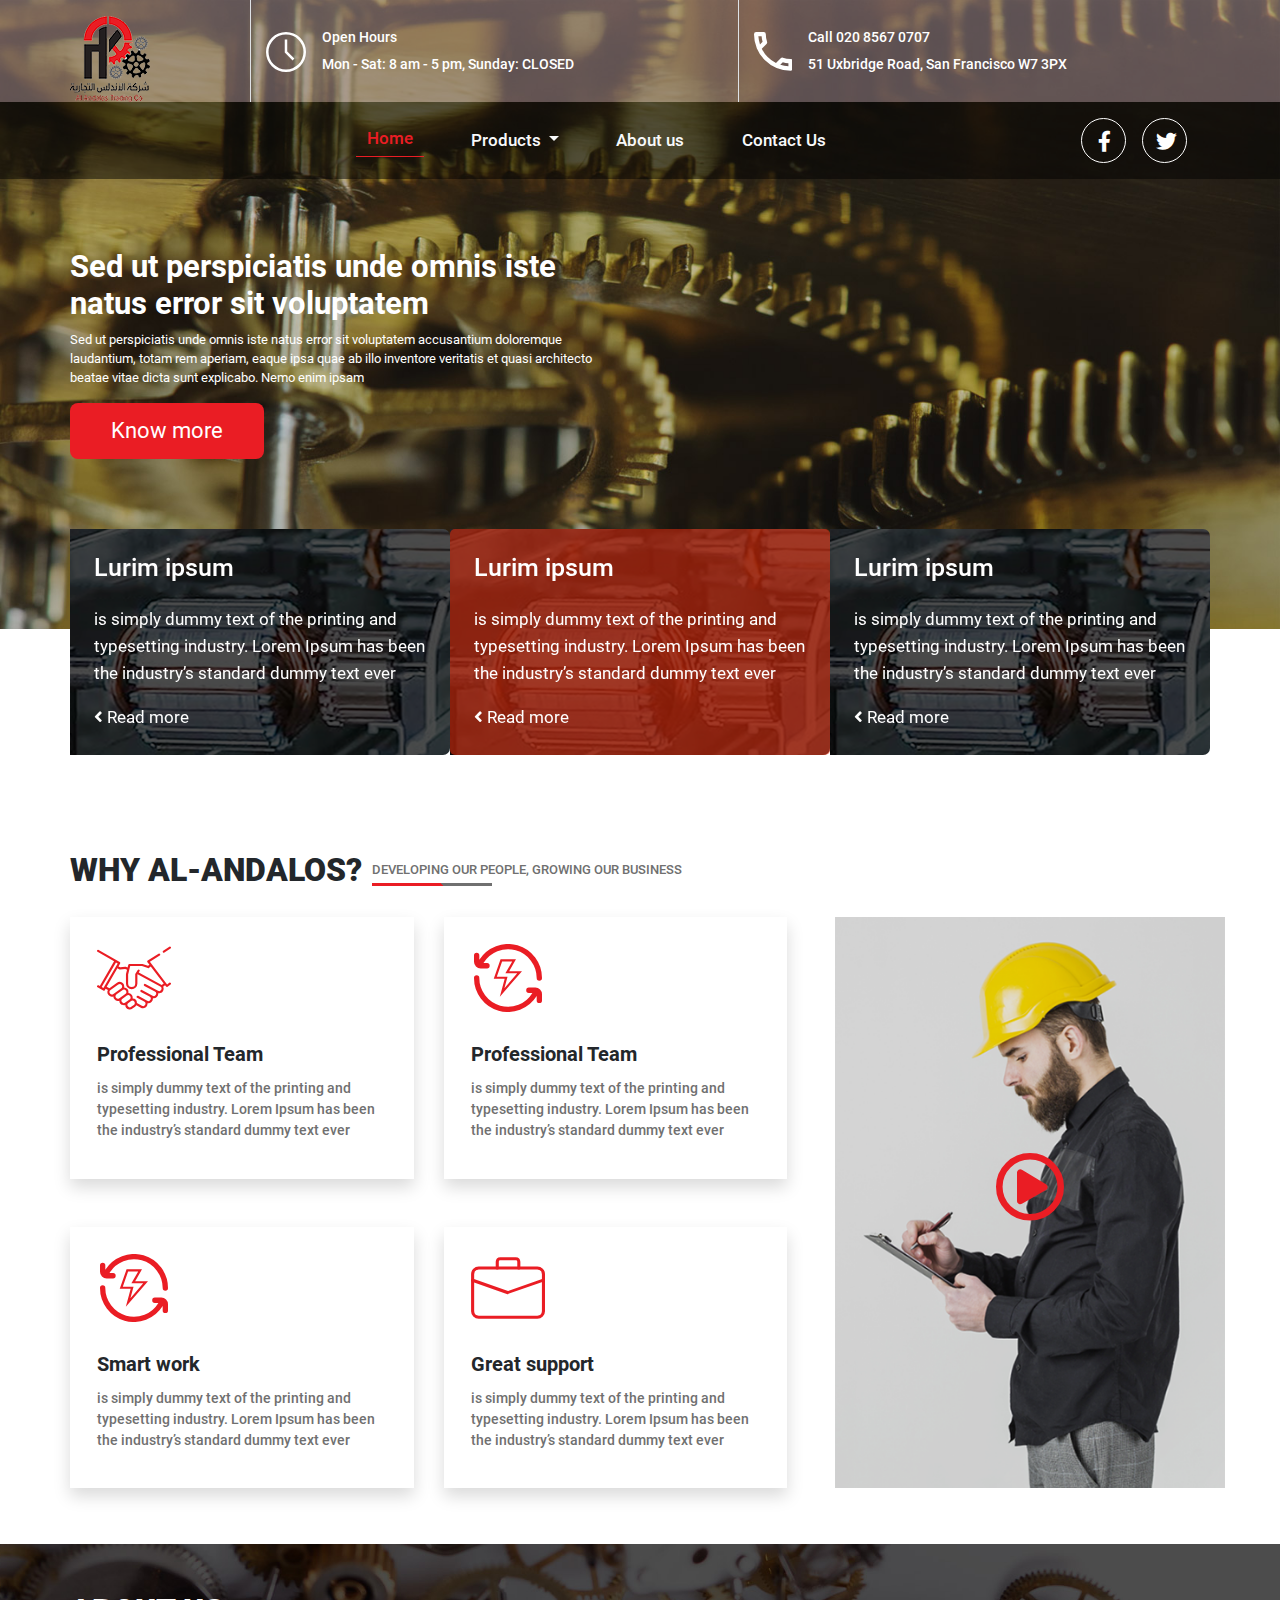
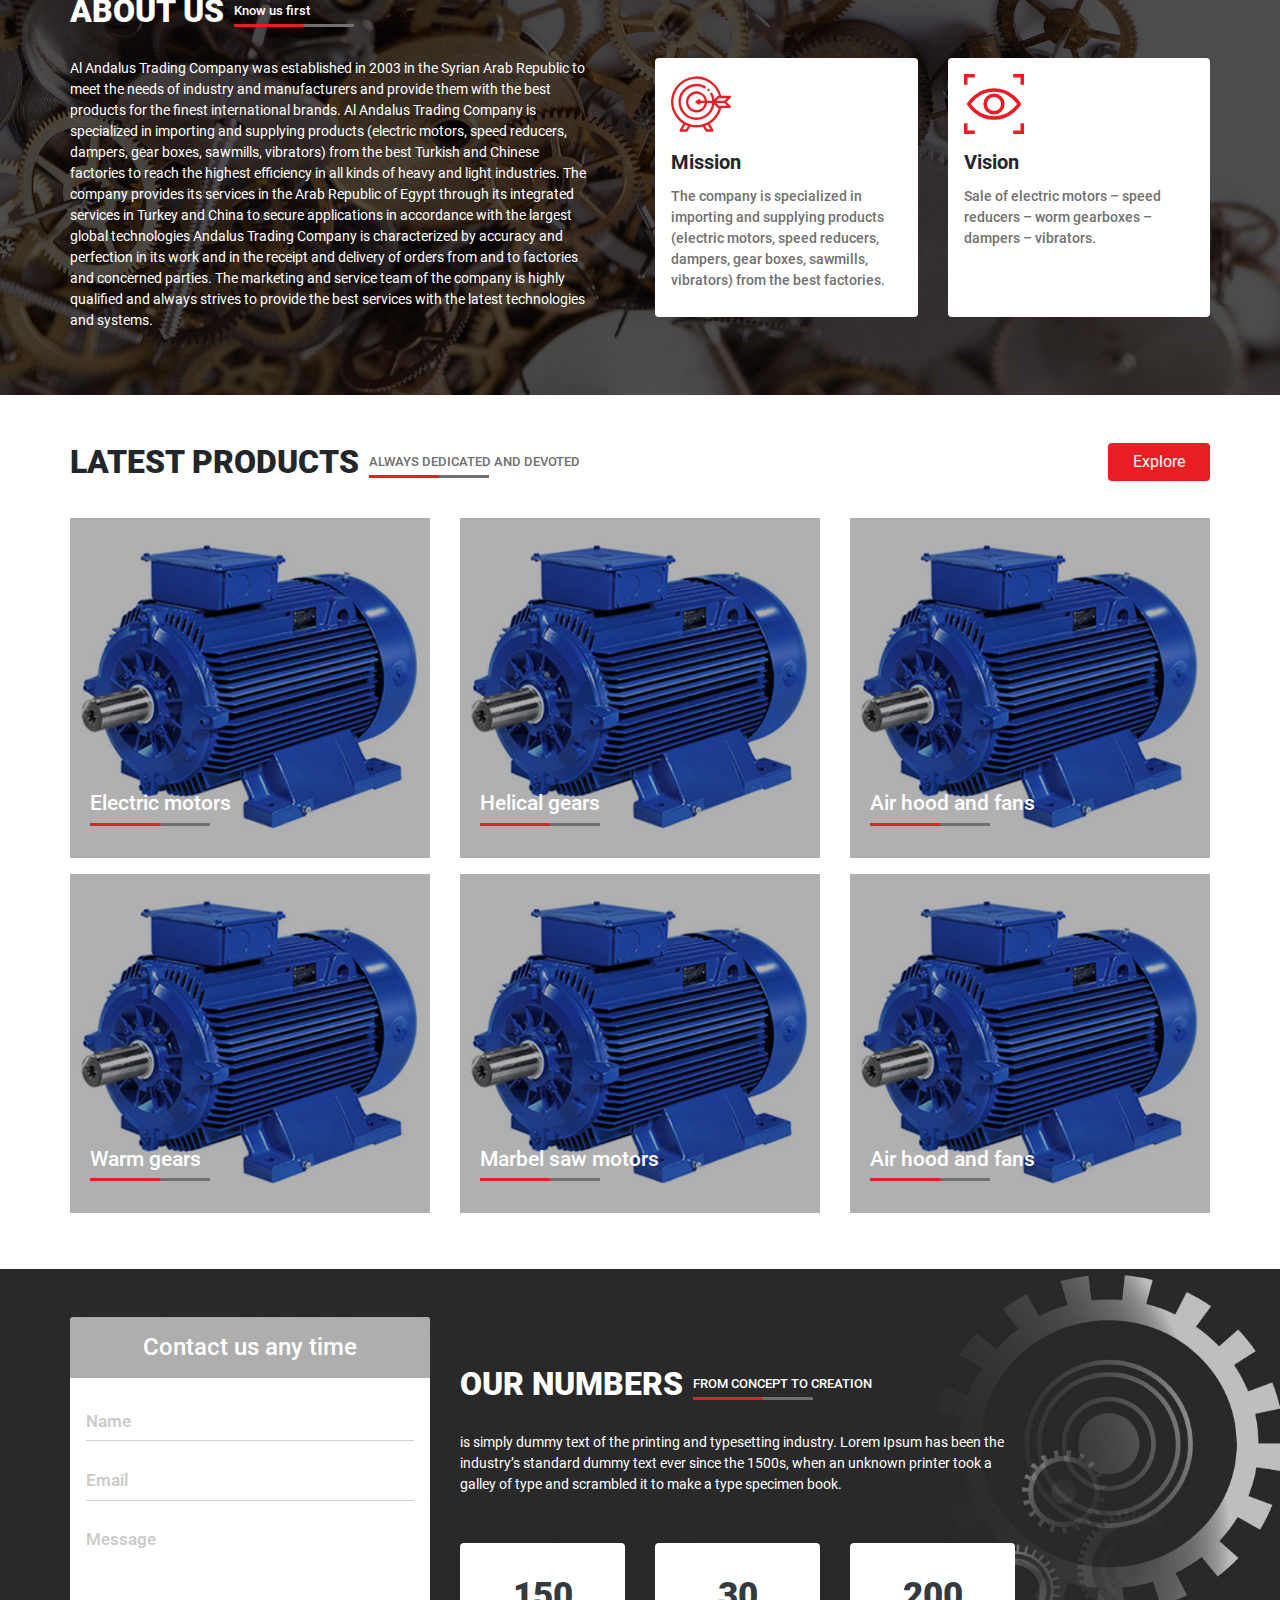
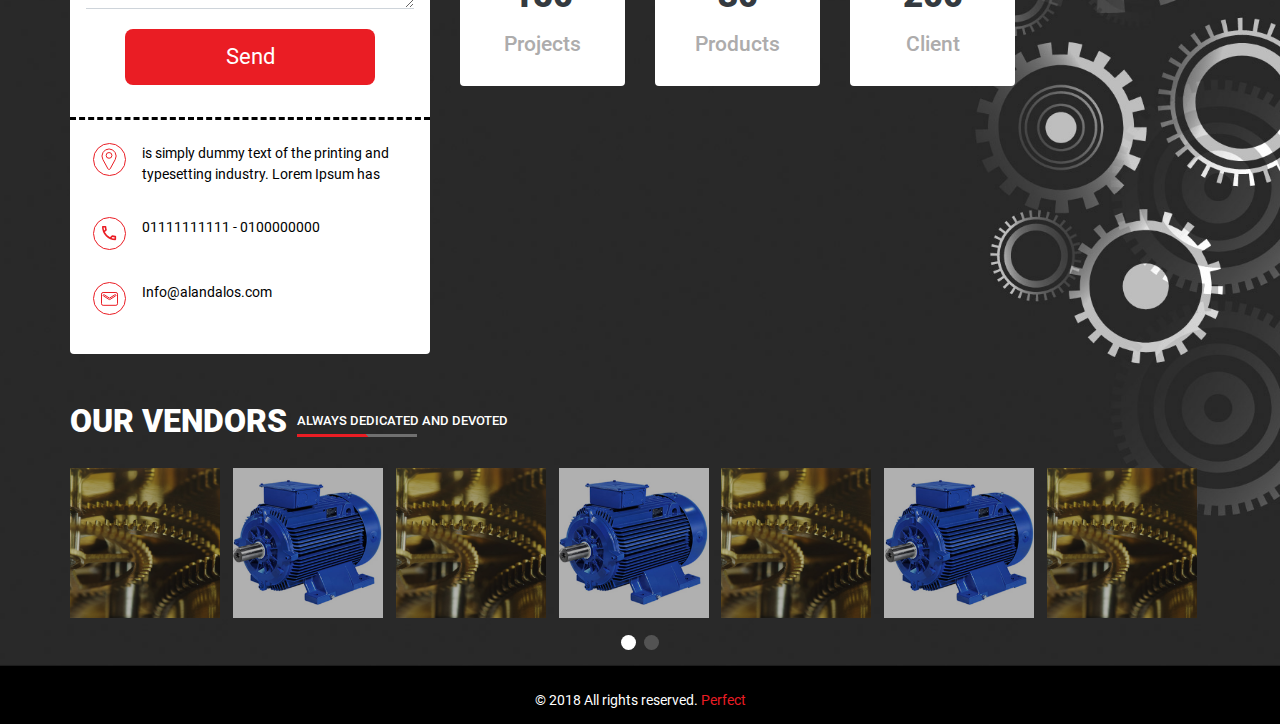
==== commit e7fe903e: "new changes" ====
--- a/index.html
+++ b/index.html
@@ -357,7 +357,7 @@
       <div class="col-lg-4 bg-video text-center mb-5">
         <button class="lightbox" style="background-color: unset;border: none;" data-toggle="modal" data-target="#exampleModal"><i class="far fa-play-circle video-play"></i></button>
         <div class="modal fade" id="exampleModal" tabindex="-1" role="dialog" aria-labelledby="exampleModalLabel" aria-hidden="true">
-          <div class="modal-dialog newModal modal-dialog-centered" role="document">
+          <div class="modal-dialog modal-lg newModal modal-dialog-centered" role="document">
             <div class="modal-content">
               <div class="modal-body">
                 <iframe width="560" height="315" src="https://www.youtube.com/embed/pBHwr6Rjvjg"></iframe>
@@ -640,17 +640,34 @@
   <script src="package/js/swiper-bundle.min.js"></script>
   <script src="js/file.js"></script>
   <script>
-    $('.count').each(function () {
-      $(this).prop('Counter', 0).animate({
-        Counter: $(this).text()
-      }, {
-        duration: 4000,
-        easing: 'swing',
-        step: function (now) {
-          $(this).text(Math.ceil(now));
-        }
-      });
-    });
+    $(window).scroll(testScroll);
+      var viewed = false;
+
+      function isScrolledIntoView(elem) {
+          var docViewTop = $(window).scrollTop();
+          var docViewBottom = docViewTop + $(window).height();
+
+          var elemTop = $(elem).offset().top;
+          var elemBottom = elemTop + $(elem).height();
+
+          return ((elemBottom <= docViewBottom) && (elemTop >= docViewTop));
+      }
+      function testScroll() {
+      if (isScrolledIntoView($(".count")) && !viewed) {
+          viewed = true;
+          $('.count').each(function () {
+          $(this).prop('Counter',0).animate({
+              Counter: $(this).text()
+          }, {
+              duration: 4000,
+              easing: 'swing',
+              step: function (now) {
+                  $(this).text(Math.ceil(now));
+              }
+          });
+        });
+      }
+    }
   </script>
 </body>
 
--- a/css/newStyle.css
+++ b/css/newStyle.css
@@ -32,6 +32,10 @@
     min-height: 17rem;
     color: #ffffff;
     overflow: hidden;
+}
+.needs:hover{
+    opacity: 0.8;
+    cursor: pointer;
 }
 .contactSection{
     width: 100%;
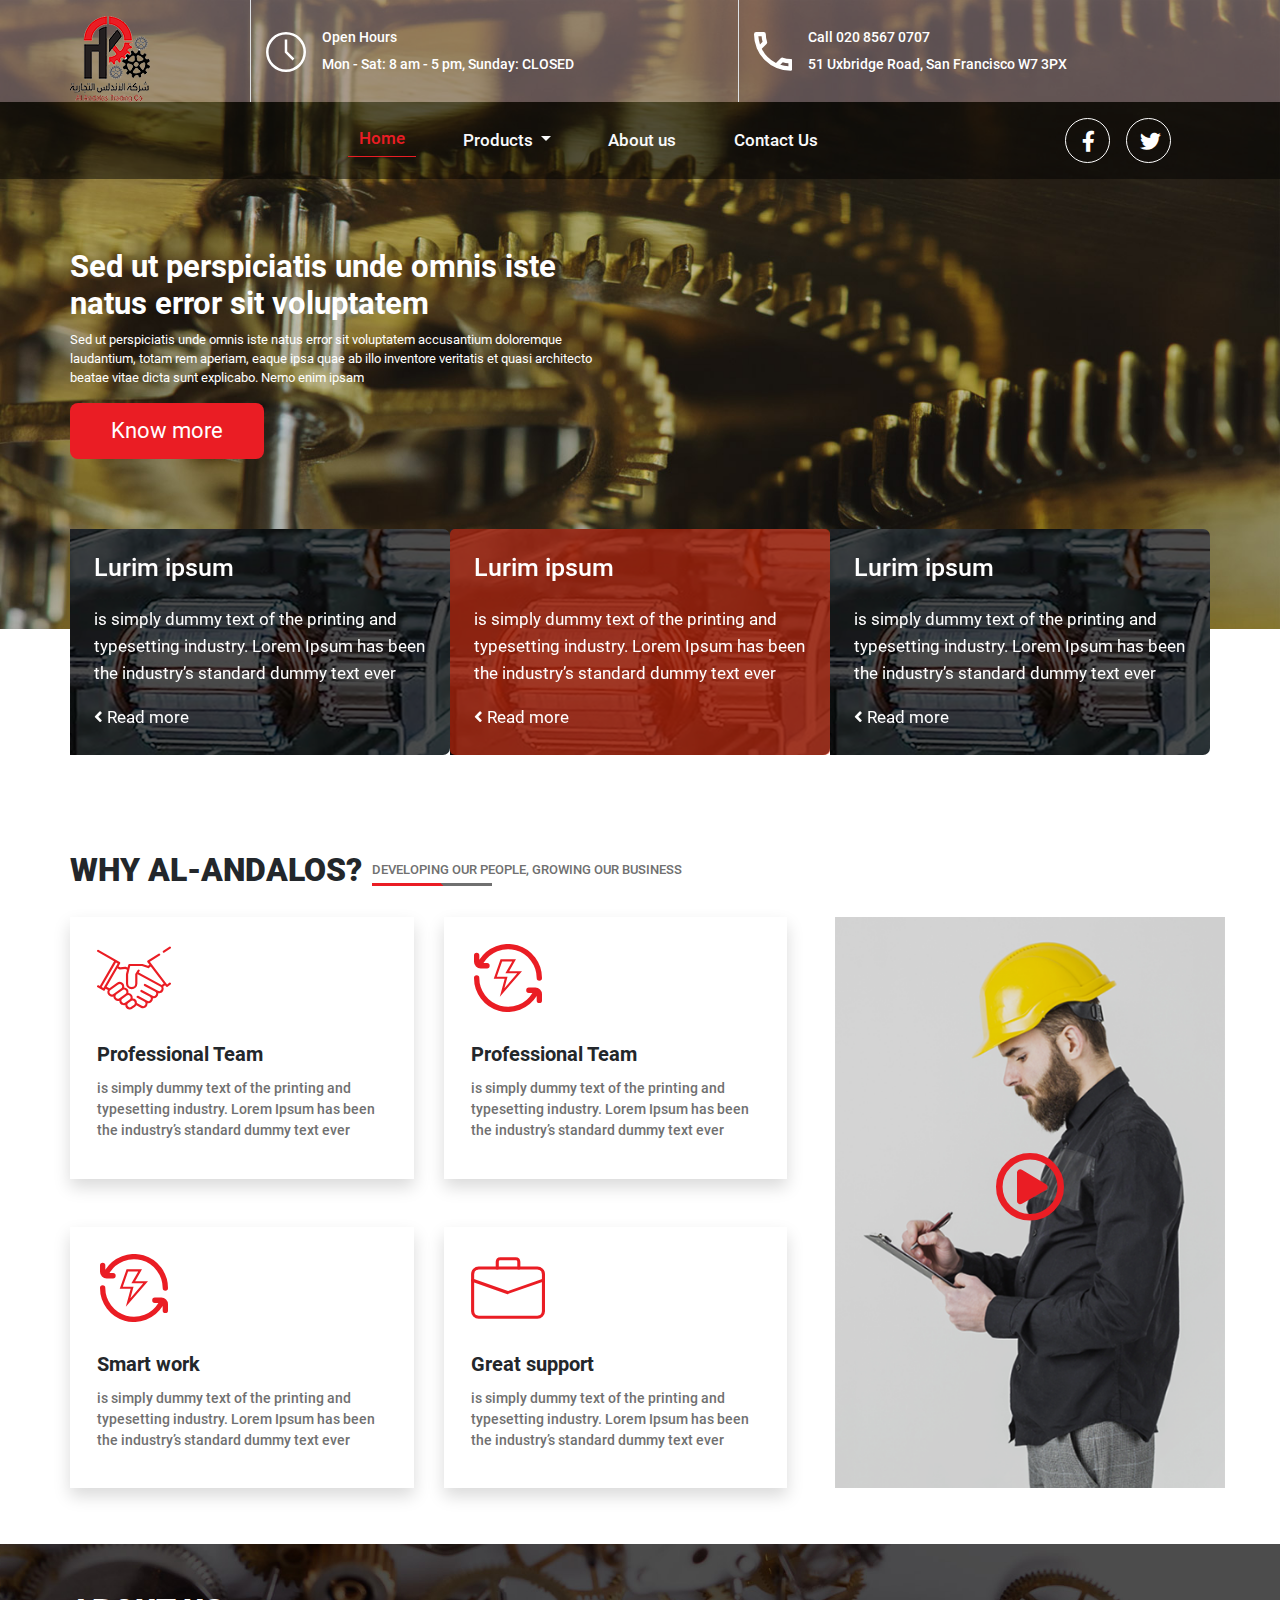
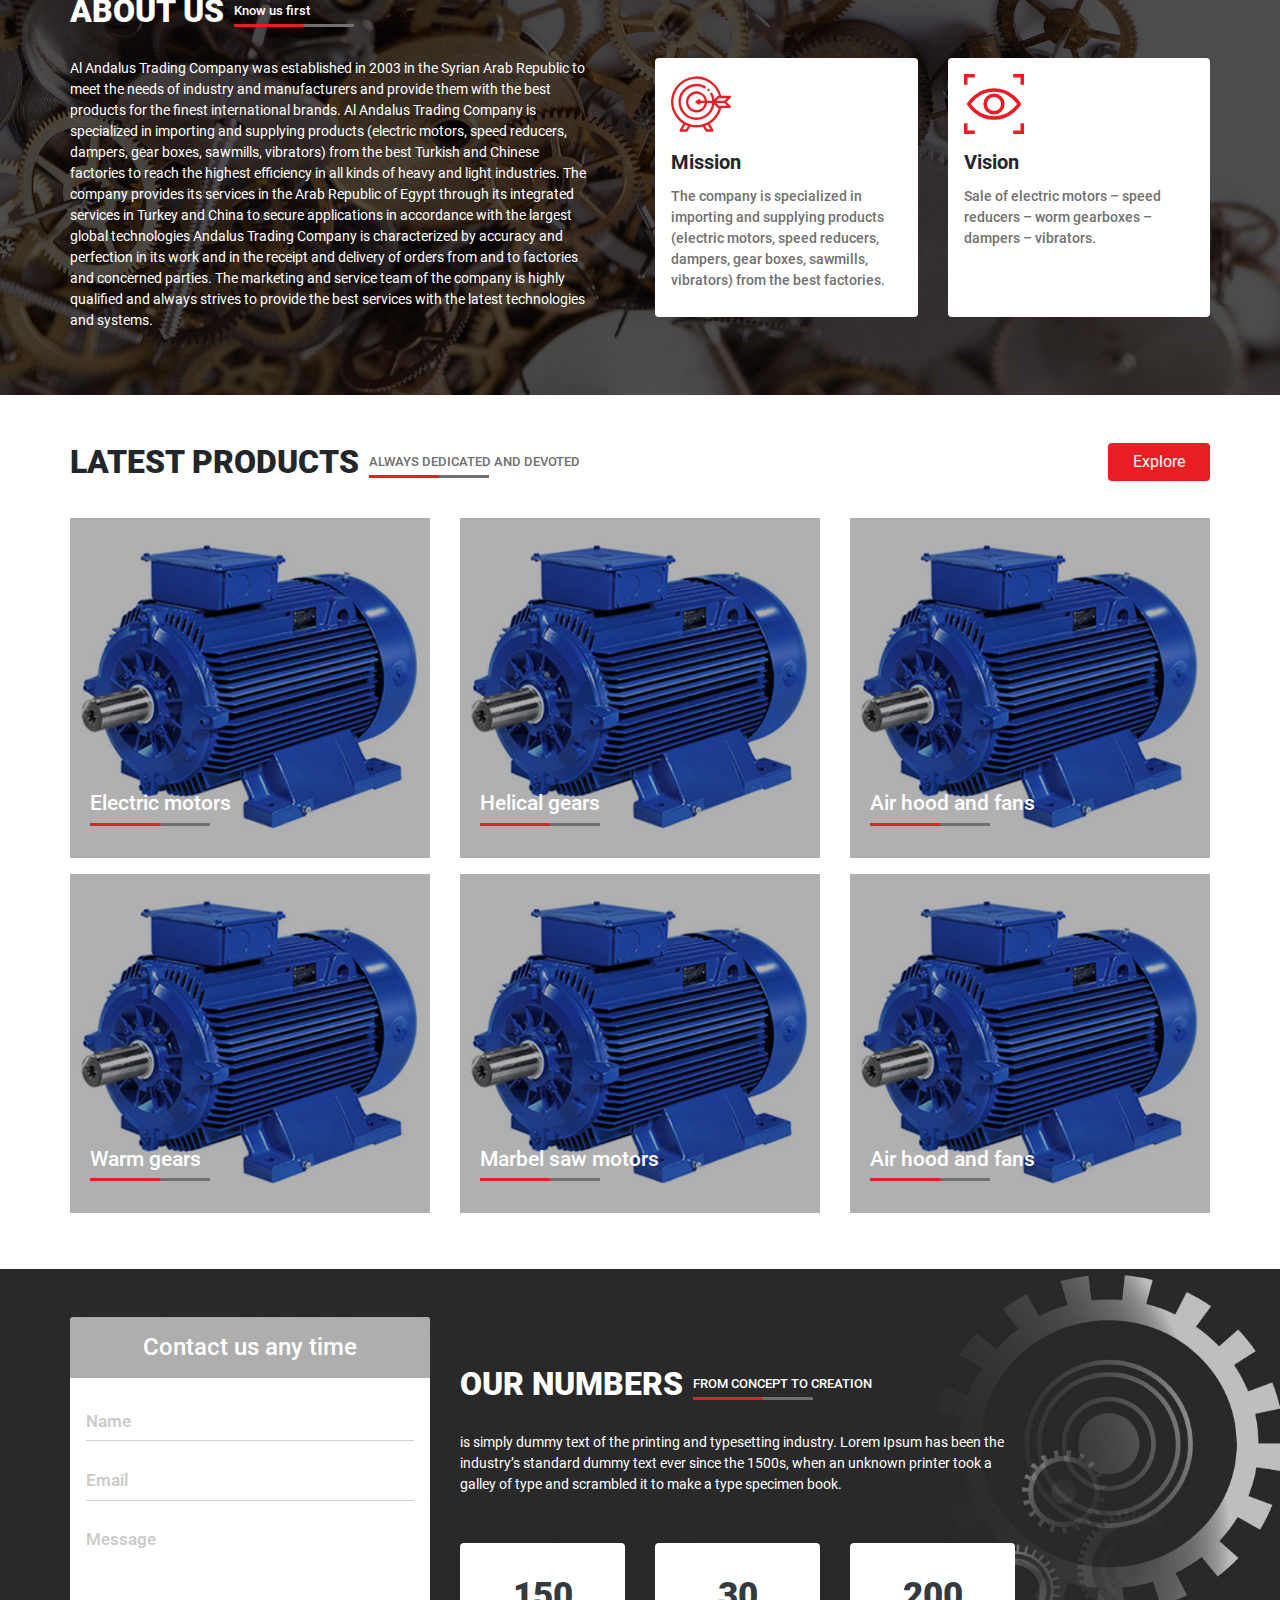
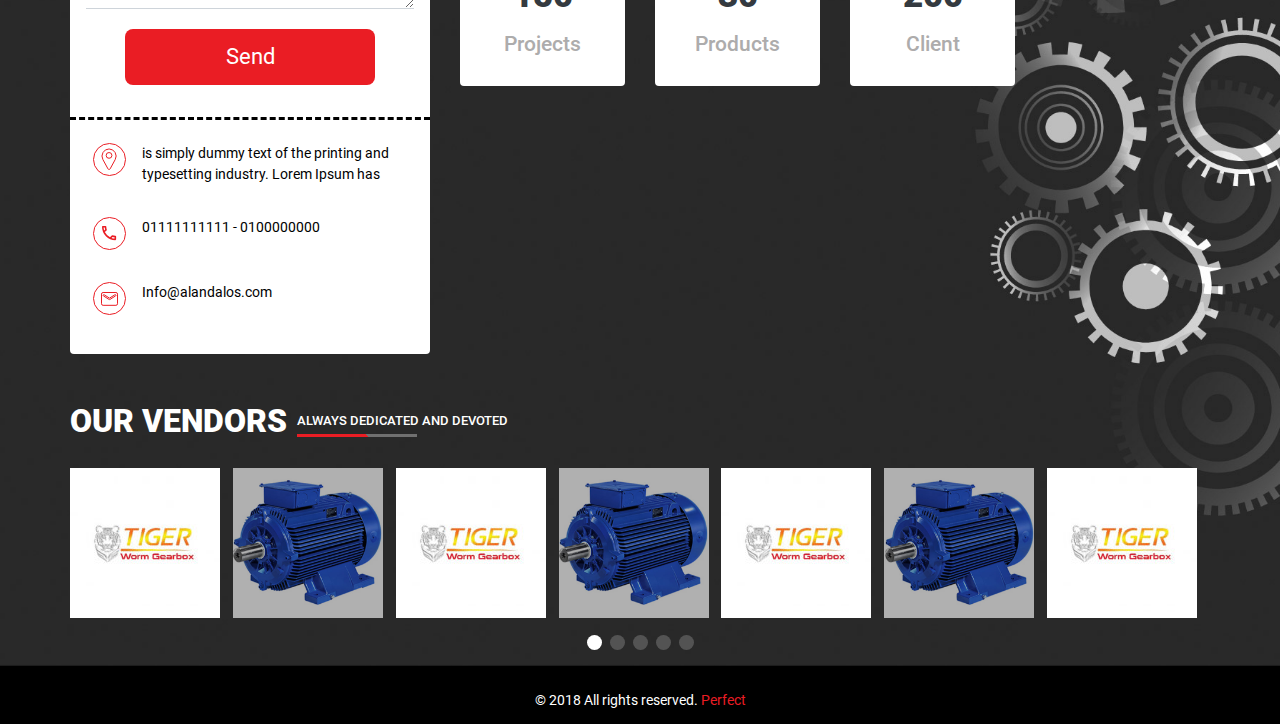
==== commit 3767d2bb: "edits ramy" ====
--- a/index.html
+++ b/index.html
@@ -139,10 +139,10 @@
             </li>
           </ul>
         </div>
-        <a href="#">
+        <a href="#" class="newSocial">
           <div class="social rounded-circle"><i class="fab socialFace fa-facebook-f"></i></div>
         </a>
-        <a href="#">
+        <a href="#" class="newSocial2">
           <div class="social rounded-circle"><i class="fab fa-twitter"></i></div>
         </a>
       </div>
@@ -597,28 +597,37 @@
     <div class="swiper-container container pb-4">
       <div class="swiper-wrapper">
         <div class="swiper-slide">
-          <img src="img/banner.jpg" alt="">
+          <img src="img/TIGER.jpg" alt="">
         </div>
         <div class="swiper-slide">
           <img src="img/img-1.jpg" alt="">
         </div>
         <div class="swiper-slide">
-          <img src="img/banner.jpg" alt="">
+          <img src="img/TIGER.jpg" alt="">
         </div>
         <div class="swiper-slide">
           <img src="img/img-1.jpg" alt="">
         </div>
         <div class="swiper-slide">
-          <img src="img/banner.jpg" alt="">
+          <img src="img/TIGER.jpg" alt="">
         </div>
         <div class="swiper-slide">
           <img src="img/img-1.jpg" alt="">
         </div>
         <div class="swiper-slide">
-          <img src="img/banner.jpg" alt="">
-        </div>
-        <div class="swiper-slide">
-          <img src="img/banner.jpg" alt="">
+          <img src="img/TIGER.jpg" alt="">
+        </div>
+        <div class="swiper-slide">
+          <img src="img/img-1.jpg" alt="">
+        </div>
+        <div class="swiper-slide">
+          <img src="img/TIGER.jpg" alt="">
+        </div>
+        <div class="swiper-slide">
+          <img src="img/img-1.jpg" alt="">
+        </div>
+        <div class="swiper-slide">
+          <img src="img/TIGER.jpg" alt="">
         </div>
       </div>
       <!-- Add Pagination -->
@@ -639,36 +648,6 @@
   <script src="https://cdnjs.cloudflare.com/ajax/libs/twitter-bootstrap/4.5.2/js/bootstrap.min.js"></script>
   <script src="package/js/swiper-bundle.min.js"></script>
   <script src="js/file.js"></script>
-  <script>
-    $(window).scroll(testScroll);
-      var viewed = false;
-
-      function isScrolledIntoView(elem) {
-          var docViewTop = $(window).scrollTop();
-          var docViewBottom = docViewTop + $(window).height();
-
-          var elemTop = $(elem).offset().top;
-          var elemBottom = elemTop + $(elem).height();
-
-          return ((elemBottom <= docViewBottom) && (elemTop >= docViewTop));
-      }
-      function testScroll() {
-      if (isScrolledIntoView($(".count")) && !viewed) {
-          viewed = true;
-          $('.count').each(function () {
-          $(this).prop('Counter',0).animate({
-              Counter: $(this).text()
-          }, {
-              duration: 4000,
-              easing: 'swing',
-              step: function (now) {
-                  $(this).text(Math.ceil(now));
-              }
-          });
-        });
-      }
-    }
-  </script>
 </body>
 
 </html>--- a/css/newStyle.css
+++ b/css/newStyle.css
@@ -10,6 +10,16 @@
     color: #EA1D24;
     border-bottom: 0.1rem solid #EA1D24;
     padding: .3rem .7rem;
+}
+header .dropdown-menu.show{
+    background-color: red;
+}
+header .dropdown-menu.show .dropdown-item{
+    color: white;
+}
+header .dropdown-menu.show .dropdown-item:hover{
+    color: red;
+    background-color: white;
 }
 .textN{
     font-size: 20px;
@@ -101,16 +111,35 @@
 .socialIcons a i:hover{
     color: #EA1D24;
 }
+.newCard h4{
+    text-align: center;
+}
 @media screen and (max-width:500px){
     .socialIcons a i{
         margin-right: 0.2rem;
+    }
+    .socialIcons{
+        padding-left: 0.5rem;
+        margin-right: auto;
+    }
+    .newCard h4{
+        text-align: left;
+        padding-left: 1rem;
+    }
+    header .dropdown-menu.show{
+        margin-right: 2rem;
     }
 }
 .socialFace{
     padding-left: 0.18rem;
 }
+.formFilter{
+    background-color: #f5f5f5;
+    border: 1px solid #e3e3e3;
+}
 .formFilter input{
     border: 1px solid rgb(190, 189, 189);
+    background-color: white;
 }
 .newModal .modal-content{
     background-color: unset;
--- a/css/slider.css
+++ b/css/slider.css
@@ -26,10 +26,24 @@
     background-color: rgba(218, 43, 12, 0.6);
     border-radius: 5px;
 }
+.newSocial2{
+  margin-right: 1rem;
+}
+@media screen and (max-width:1200px){
+  .swiper-slide img{
+    height: 200px;
+    width: 200px; 
+    margin: auto;
+    display: block;
+    object-fit: cover;
+  }
+}
 @media screen and (max-width:500px){
     .swiper-slide img{
-      height: 150px;
-      width: 100%;
+      height: 200px;
+      width: 200px; 
+      margin: auto;
+      display: block;
       object-fit: cover;
   }
   .swiper-slide-active .overlayC{
